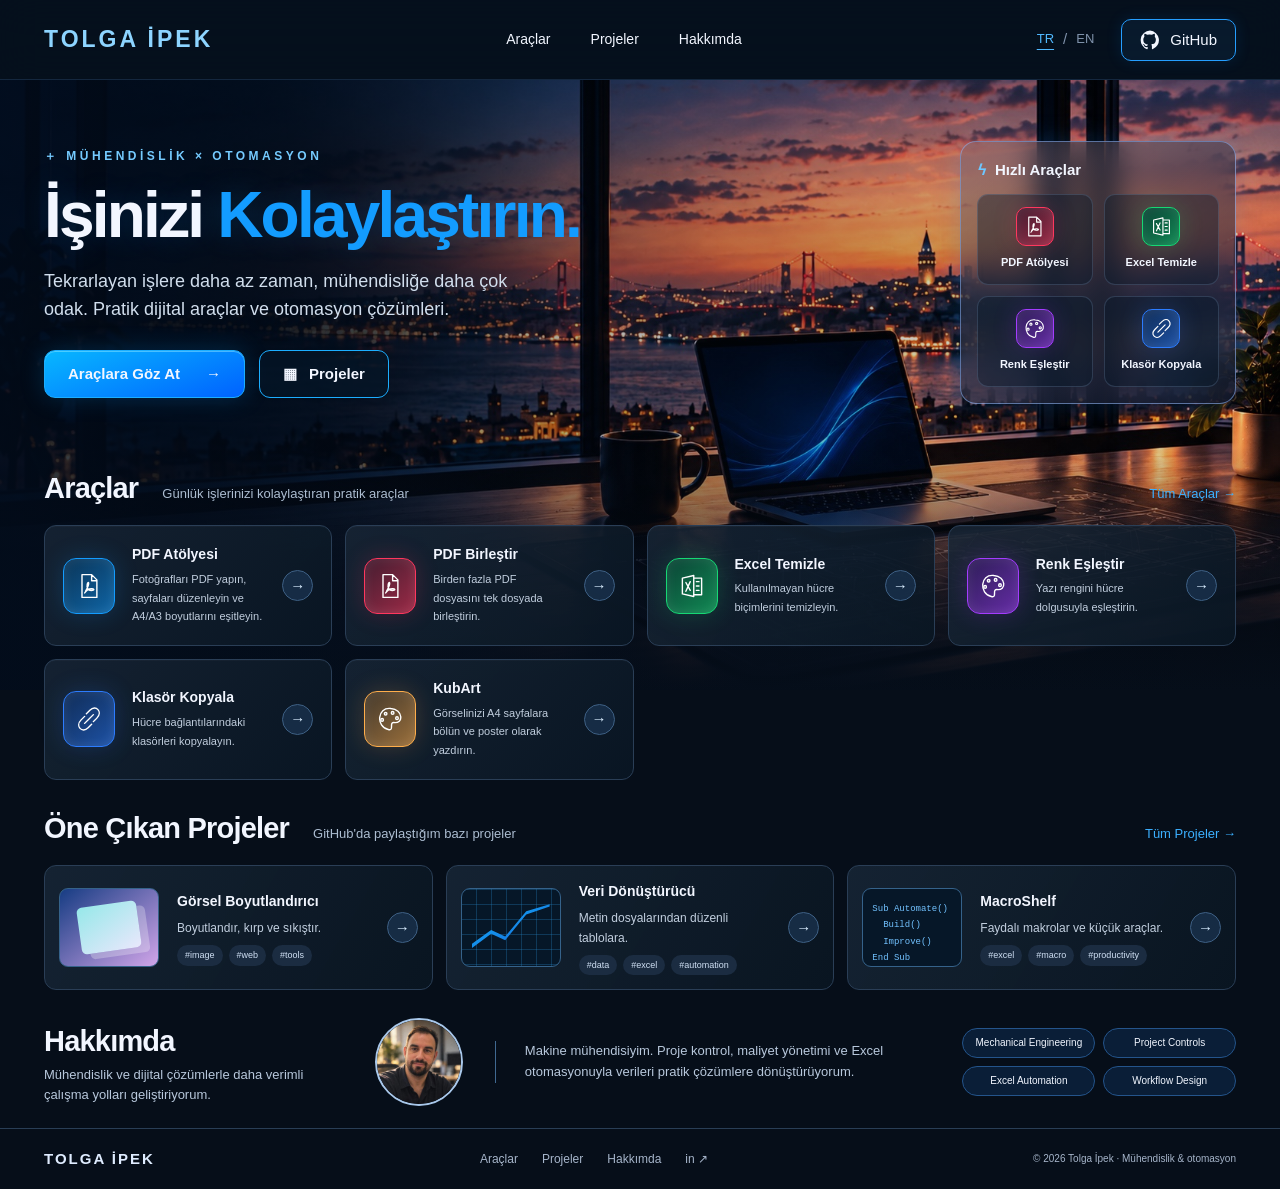
==== index.html @ 613ee1f4 "Integrate image and data tools into MacroShelf with shared home navigation" ====
<!doctype html>
<html lang="tr"><head><meta charset="utf-8"><meta name="viewport" content="width=device-width,initial-scale=1"><link rel="icon" type="image/svg+xml" href="./favicon.svg?v=1"><title>Tolga İpek · Engineering & Automation</title><meta name="description" content="Tolga İpek — mühendislik, proje kontrol ve günlük işleri kolaylaştıran Excel otomasyonları."><style>
:root{color-scheme:dark;--bg:#060e19;--text:#f2f6ff;--muted:#acbdd1;--blue:#139cff;--line:#2a3e56}*{box-sizing:border-box}html{scroll-behavior:smooth;scroll-padding-top:92px}body{margin:0;background:var(--bg);color:var(--text);font:15px/1.6 -apple-system,BlinkMacSystemFont,"Segoe UI",sans-serif}a{color:inherit;text-decoration:none}button{font:inherit;color:inherit;cursor:pointer}button,a{-webkit-tap-highlight-color:transparent}a:focus-visible,button:focus-visible{outline:2px solid #70caff;outline-offset:5px}button{border:0}h1,h2,h3,p{margin:0}header{height:80px;position:relative;z-index:2;border-bottom:1px solid #3c6b9c44;background:#07111eda;backdrop-filter:blur(20px)}.wrap{width:min(1320px,calc(100% - 88px));margin:auto}.nav{height:100%;display:flex;align-items:center;justify-content:space-between;gap:30px}.brand{font-size:23px;letter-spacing:3px;font-weight:750;color:#8dd4ff;white-space:nowrap}nav{display:flex;gap:40px;margin-left:auto;margin-right:auto}nav a{font-size:14px}nav a:hover,footer a:hover{color:#54b7ff}.right{display:flex;align-items:center;gap:25px}.languages{display:flex;gap:7px;color:#8093ac}.languages button{background:none;padding:2px;color:inherit;font-size:13px}.languages button.active{color:#51b9ff;text-decoration:underline;text-underline-offset:6px}.github{border:1px solid #259eff;border-radius:10px;padding:8px 18px;display:inline-flex;align-items:center;gap:10px;box-shadow:0 0 16px #0088ff20;background:#0c223a88}.gh{width:20px;height:20px;fill:currentColor}.hero-background{position:absolute;inset:80px 0 auto;height:610px;background:linear-gradient(90deg,#020c1bd9 0%,#020c1b50 45%,#020c1b10),linear-gradient(0deg,var(--bg),transparent 40%),url('[data-uri]') center 52%/cover no-repeat;z-index:-1}.hero{height:385px;display:flex;align-items:center;justify-content:space-between;gap:28px}.eyebrow{color:#75cbff;letter-spacing:3.5px;font-size:12px;font-weight:700;margin-bottom:13px}.hero h1{font-size:clamp(48px,5vw,72px);line-height:1.1;letter-spacing:-2.8px;font-weight:780}.hero h1 span{color:var(--blue);text-shadow:0 0 30px #0099ff30}.hero p{color:#d1deed;font-size:18px;line-height:1.55;max-width:465px;margin-top:18px}.actions{display:flex;gap:14px;margin-top:26px}.btn{border-radius:11px;padding:11px 23px;background:linear-gradient(160deg,#08b7ff,#0062ff);box-shadow:0 0 24px #009cff35,inset 0 1px 0 #96e9ff77;display:inline-flex;align-items:center;justify-content:center;gap:26px;border:1px solid #1caeff;font-weight:650}.btn.secondary{background:#05182a99;box-shadow:none;gap:12px}.quick{width:276px;flex-shrink:0;align-self:center;padding:16px;background:linear-gradient(140deg,#5a66855c,#101c36a8);border:1px solid #90baff88;border-radius:16px;box-shadow:0 0 28px #0088ff30;backdrop-filter:blur(15px)}.quick h2{font-size:15px;margin-bottom:12px}.quick h2 span{color:#6ec7ff;margin-right:8px}.quick-grid{display:grid;grid-template-columns:1fr 1fr;gap:11px}.quick a{border:1px solid #809ec33d;background:#07182a66;border-radius:11px;text-align:center;padding:12px 4px;font-size:11px;font-weight:650}.quick a:hover{border-color:#62bfff;background:#153351bb}.icon{width:52px;height:56px;flex-shrink:0;border:1px solid var(--accent);border-radius:13px;display:flex;align-items:center;justify-content:center;background:linear-gradient(140deg,color-mix(in srgb,var(--accent) 25%,#071321),color-mix(in srgb,var(--accent) 60%,#071321));box-shadow:0 0 24px color-mix(in srgb,var(--accent) 20%,transparent),inset 0 0 12px #ffffff1a;color:white}.icon svg{width:28px;height:28px;fill:none;stroke:currentColor;stroke-width:1.6;stroke-linecap:round;stroke-linejoin:round}.quick .icon{width:38px;height:39px;border-radius:10px;margin:0 auto 8px}.quick .icon svg{width:23px;height:23px}.section{margin-bottom:25px}.section-head{display:flex;gap:24px;align-items:baseline;margin-bottom:14px}.section-head h2,.about h2{font-size:29px;letter-spacing:-.8px}.section-head p{color:var(--muted);font-size:13px}.section-head>a{color:#3cb0ff;margin-left:auto;font-size:13px;white-space:nowrap}.tools{display:grid;grid-template-columns:repeat(auto-fit,minmax(240px,1fr));gap:13px}.tool{padding:19px 18px;display:flex;gap:17px;align-items:center;border:1px solid var(--line);border-radius:12px;background:linear-gradient(130deg,#182636d9,#0a1724df);box-shadow:inset 0 1px 0 #ffffff06;transition:transform .2s,border-color .2s}.tool:hover{transform:translateY(-4px);border-color:#3d98da}.tool h3{font-size:14px;margin-bottom:5px;line-height:1.4}.tool p{font-size:11px;color:#c1cede;line-height:1.7}.arrow{margin-left:auto;border:1px solid #3e6084;background:#1b3554b0;border-radius:50%;width:31px;height:31px;display:grid;place-items:center;color:#d9edff;flex-shrink:0}.projects{display:grid;grid-template-columns:repeat(3,1fr);gap:13px}.project{display:flex;align-items:center;gap:18px;border:1px solid var(--line);border-radius:12px;padding:14px;background:linear-gradient(120deg,#182737db,#091521);transition:border-color .2s}.project:hover{border-color:#4caeff}.thumb{width:100px;height:79px;flex-shrink:0;border-radius:9px;border:1px solid #35628a;position:relative;overflow:hidden;background:#061728}.thumb.grid{background:linear-gradient(0deg,transparent 95%,#2687c94d 95%) 0 0/15px 15px,linear-gradient(90deg,transparent 95%,#2687c94d 95%) 0 0/15px 15px,#061728}.thumb.grid:after{content:"";position:absolute;inset:15px 10px;background:linear-gradient(150deg,#11bcff,#1857d2);clip-path:polygon(0 85%,25% 55%,43% 69%,70% 15%,100% 0,100% 5%,70% 22%,43% 77%,25% 63%,0 94%)}.thumb.image{background:linear-gradient(140deg,#163c83,#d1a5e9)}.thumb.image:before{content:"";position:absolute;inset:15px 19px;background:linear-gradient(150deg,#96e8e9,#e9e7fc);border-radius:5px;box-shadow:8px 6px 0 #ffffff44;transform:rotate(-8deg)}.thumb.code{padding:12px 9px;color:#72c2ff;font:9px/1.8 monospace}.project h3{font-size:14px}.badge{font-size:9px;padding:2px 7px;color:#ffc355;border:1px solid #ac762c;border-radius:20px;vertical-align:middle;margin-left:7px;font-weight:500}.project p{font-size:12px;color:#c2cfdf;margin:7px 0}.tags{display:flex;gap:6px}.tags span{padding:3px 8px;border-radius:20px;background:#1b2c41;font-size:9px;color:#d0e0f4}.about{display:grid;grid-template-columns:1.1fr 90px 1.6fr 1fr;gap:30px;align-items:center;margin:28px 0 22px}.about p{font-size:13px;color:#b8c8dc}.portrait{width:88px;height:88px;border:2px solid #a9c8eb;border-radius:50%;object-fit:cover}.bio{border-left:1px solid #406991;padding-left:29px}.skills{display:grid;grid-template-columns:1fr 1fr;gap:8px}.skills span{border:1px solid #24548b;background:#0c2747aa;border-radius:25px;text-align:center;white-space:nowrap;padding:6px 12px;font-size:10px}footer{border-top:1px solid #293e56;padding:18px 0;color:#a6b5ca;font-size:12px}footer .wrap{display:flex;align-items:center;justify-content:space-between;gap:20px}footer strong{letter-spacing:2px;color:#dfecff;font-size:15px}footer .links{display:flex;gap:24px}dialog{background:#0a1728;color:var(--text);border:1px solid #386a9d;border-radius:20px;max-width:630px;width:calc(100% - 36px);padding:30px;box-shadow:0 30px 90px #000b}dialog::backdrop{background:#000a;backdrop-filter:blur(8px)}dialog h2{font-size:26px;margin:12px 0}dialog p{color:var(--muted);margin:12px 0}dialog .close{float:right;background:#172c44;border-radius:50%;width:33px;height:33px}dialog .requirement{font-size:13px;border:1px solid #31495f;padding:13px;border-radius:8px}.steps{padding-left:22px;color:#c2d2e6;font-size:14px}.status{display:block;color:#8dd2ff;min-height:23px;font-size:13px;margin-top:12px}.reveal{animation:arrive .8s both}.hero-copy{animation:arrive .9s both}.quick{animation:arrive 1s .15s both}.section:nth-of-type(2){animation-delay:.15s}.section:nth-of-type(3){animation-delay:.25s}@keyframes arrive{from{opacity:0;transform:translateY(18px)}to{opacity:1;transform:none}}@media(min-width:1500px){.hero{height:410px}.section{margin-bottom:30px}.tool{padding-block:23px}.about{margin-block:32px}}@media(max-width:1150px){.wrap{width:calc(100% - 48px)}.tools{grid-template-columns:repeat(2,1fr)}.project{gap:12px}.thumb{width:70px}.project .arrow{display:none}.about{grid-template-columns:1fr 80px 1.4fr}.skills{grid-column:1/-1;display:flex;justify-content:flex-end}.hero h1{font-size:60px}.quick{width:250px}}@media(max-width:760px){header{height:auto;padding:16px 0}.wrap{width:calc(100% - 36px)}.nav{flex-wrap:wrap;gap:14px}.brand{font-size:19px}nav{order:3;justify-content:center;width:100%;gap:32px;margin:0;font-size:13px}.right{margin-left:auto;gap:12px}.github{padding:5px 10px;font-size:12px}.hero-background{top:110px;height:690px;background-position:60% center}.hero{height:auto;min-height:620px;align-items:flex-start;flex-direction:column;padding:42px 0 28px;gap:30px}.hero h1{font-size:54px;letter-spacing:-2px}.hero p{font-size:16px;max-width:340px}.eyebrow{font-size:10px;letter-spacing:2.6px}.quick{width:100%;padding:12px}.quick-grid{grid-template-columns:repeat(4,1fr);gap:7px}.quick a{font-size:9px;padding:9px 2px}.quick h2{font-size:13px}.section-head{gap:9px;flex-wrap:wrap}.section-head h2,.about h2{font-size:25px}.section-head p{order:3;width:100%;font-size:12px}.section-head>a{font-size:11px}.tools{grid-template-columns:1fr;gap:10px}.tool{padding:15px}.tool p{font-size:12px}.tool h3{font-size:15px}.icon{width:49px;height:51px}.projects{grid-template-columns:1fr}.thumb{width:100px}.project .arrow{display:grid}.about{grid-template-columns:1fr 76px;gap:20px}.portrait{width:76px;height:76px}.bio{grid-column:1/-1;padding-left:17px}.skills{grid-column:1/-1;display:grid;grid-template-columns:1fr 1fr}.skills span{font-size:10px}footer .wrap{flex-wrap:wrap}footer .links{gap:15px}footer small{width:100%;font-size:11px}.btn{padding:10px 18px;gap:15px;font-size:14px}dialog{padding:23px}dialog .actions{flex-wrap:wrap}}@media(prefers-reduced-motion:reduce){*,*:before,*:after{animation:none!important;transition:none!important;scroll-behavior:auto!important}}
</style></head><body>
<svg style="position:absolute;width:0;height:0" aria-hidden="true"><symbol id="pdf" viewBox="0 0 32 32"><path d="M8 3h11l6 6v20H8zM19 3v7h6M12 22c6-10 3-12 2-8s1 8 6 7-4-5-9 3"/></symbol><symbol id="excel" viewBox="0 0 32 32"><path d="M5 7l13-3v24L5 25zM18 7h9v19h-9M9 12l5 9m0-10-5 11M21 11h3m-3 5h3m-3 5h3"/></symbol><symbol id="palette" viewBox="0 0 32 32"><path d="M17 4C1 2 0 25 14 28c7 2 1-8 6-8 12 2 11-15-3-16z"/><circle cx="11" cy="10" r="1.5"/><circle cx="19" cy="9" r="1.5"/><circle cx="24" cy="15" r="1.5"/><circle cx="7" cy="17" r="1.5"/></symbol><symbol id="link" viewBox="0 0 32 32"><path d="M13 10l4-4c7-7 15 2 8 9l-4 4M19 22l-4 4c-7 7-15-2-8-9l4-4M11 21l10-10"/></symbol><symbol id="github" viewBox="0 0 24 24"><path d="M12 .7A11.5 11.5 0 0 0 8.4 23c.6.1.8-.2.8-.5v-2c-3.4.7-4.1-1.4-4.1-1.4-.5-1.3-1.3-1.6-1.3-1.6-1.1-.7.1-.7.1-.7 1.1.1 1.7 1.2 1.7 1.2 1 1.7 2.6 1.2 3.2.9.1-.7.4-1.2.7-1.5-2.7-.3-5.5-1.3-5.5-6A4.7 4.7 0 0 1 5.3 8c-.1-.3-.5-1.6.1-3.4 0 0 1-.3 3.2 1.2a11 11 0 0 1 5.8 0c2.2-1.5 3.2-1.2 3.2-1.2.6 1.8.2 3.1.1 3.4a4.7 4.7 0 0 1 1.3 3.3c0 4.7-2.8 5.7-5.5 6 .4.4.8 1.1.8 2.2v3c0 .3.2.6.8.5A11.5 11.5 0 0 0 12 .7z"/></symbol></svg>
<header><div class="wrap nav"><a href="#" class="brand">TOLGA İPEK</a><nav aria-label="Ana menü"><a href="#tools" data-tr="Araçlar" data-en="Tools">Araçlar</a><a href="#projects" data-tr="Projeler" data-en="Projects">Projeler</a><a href="#about" data-tr="Hakkımda" data-en="About">Hakkımda</a></nav><div class="right"><div class="languages" aria-label="Dil / Language"><button class="active" data-lang="tr" aria-pressed="true">TR</button><span>/</span><button data-lang="en" aria-pressed="false">EN</button></div><a class="github" href="https://github.com/Tipek41" target="_blank" rel="noopener"><svg class="gh"><use href="#github"/></svg>GitHub</a></div></div></header>
<div class="hero-background"></div><main class="wrap"><section class="hero"><div class="hero-copy"><div class="eyebrow" data-tr="＋ MÜHENDİSLİK × OTOMASYON" data-en="＋ ENGINEERING × AUTOMATION">＋ MÜHENDİSLİK × OTOMASYON</div><h1><span data-tr="İşinizi" data-en="Work" style="color:inherit">İşinizi</span> <span data-tr="Kolaylaştırın." data-en="Smarter">Kolaylaştırın.</span></h1><p data-tr="Tekrarlayan işlere daha az zaman, mühendisliğe daha çok odak. Pratik dijital araçlar ve otomasyon çözümleri." data-en="Engineering, automation and practical digital tools for a more productive day.">Tekrarlayan işlere daha az zaman, mühendisliğe daha çok odak. Pratik dijital araçlar ve otomasyon çözümleri.</p><div class="actions"><a class="btn" href="#tools"><span data-tr="Araçlara Göz At" data-en="Explore Tools">Araçlara Göz At</span> →</a><a class="btn secondary" href="#projects"><span aria-hidden="true">▦</span><span data-tr="Projeler" data-en="Projects">Projeler</span></a></div></div><aside class="quick"><h2><span>ϟ</span><b data-tr="Hızlı Araçlar" data-en="Quick Tools">Hızlı Araçlar</b></h2><div class="quick-grid"><a href="pdf-atolyesi.html" aria-label="PDF Atölyesi"><span class="icon" style="--accent:#ff375e"><svg aria-hidden="true"><use href="#pdf"/></svg></span><span data-tr="PDF Atölyesi" data-en="PDF Workshop" >PDF Atölyesi</span></a><a href="#tools" data-tool="1"><span class="icon" style="--accent:#16d874"><svg aria-hidden="true"><use href="#excel"/></svg></span><span data-tr="Excel Temizle" data-en="Clean Excel" >Excel Temizle</span></a><a href="#tools" data-tool="2"><span class="icon" style="--accent:#a43cff"><svg aria-hidden="true"><use href="#palette"/></svg></span><span data-tr="Renk Eşleştir" data-en="Match Font Color" >Renk Eşleştir</span></a><a href="#tools" data-tool="3"><span class="icon" style="--accent:#2c7cff"><svg aria-hidden="true"><use href="#link"/></svg></span><span data-tr="Klasör Kopyala" data-en="Copy Linked Folders" >Klasör Kopyala</span></a></div></aside></section>
<section id="tools" class="section reveal"><div class="section-head"><h2 data-tr="Araçlar" data-en="Tools">Araçlar</h2><p data-tr="Günlük işlerinizi kolaylaştıran pratik araçlar" data-en="Practical tools for everyday workflows">Günlük işlerinizi kolaylaştıran pratik araçlar</p><a href="https://github.com/Tipek41/MacroShelf" target="_blank" rel="noopener"><span data-tr="Tüm Araçlar" data-en="All Tools">Tüm Araçlar</span> →</a></div><div class="tools"><a class="tool" href="pdf-atolyesi.html"><span class="icon" style="--accent:#139cff"><svg aria-hidden="true"><use href="#pdf"/></svg></span><div><h3 data-tr="PDF Atölyesi" data-en="PDF Workshop">PDF Atölyesi</h3><p data-tr="Fotoğrafları PDF yapın, sayfaları düzenleyin ve A4/A3 boyutlarını eşitleyin." data-en="Turn photos into PDFs, arrange pages and standardize A4/A3 sizes.">Fotoğrafları PDF yapın, sayfaları düzenleyin ve A4/A3 boyutlarını eşitleyin.</p></div><span class="arrow" aria-hidden="true">→</span></a><a class="tool" href="#tools" data-tool="0"><span class="icon" style="--accent:#ff375e"><svg aria-hidden="true"><use href="#pdf"/></svg></span><div><h3 data-tr="PDF Birleştir" data-en="Merge PDFs" >PDF Birleştir</h3><p data-tr="Birden fazla PDF dosyasını tek dosyada birleştirin." data-en="Combine multiple PDF files into one." >Birden fazla PDF dosyasını tek dosyada birleştirin.</p></div><span class="arrow" aria-hidden="true">→</span></a><a class="tool" href="#tools" data-tool="1"><span class="icon" style="--accent:#16d874"><svg aria-hidden="true"><use href="#excel"/></svg></span><div><h3 data-tr="Excel Temizle" data-en="Clean Excel" >Excel Temizle</h3><p data-tr="Kullanılmayan hücre biçimlerini temizleyin." data-en="Remove formatting from unused cells." >Kullanılmayan hücre biçimlerini temizleyin.</p></div><span class="arrow" aria-hidden="true">→</span></a><a class="tool" href="#tools" data-tool="2"><span class="icon" style="--accent:#a43cff"><svg aria-hidden="true"><use href="#palette"/></svg></span><div><h3 data-tr="Renk Eşleştir" data-en="Match Font Color" >Renk Eşleştir</h3><p data-tr="Yazı rengini hücre dolgusuyla eşleştirin." data-en="Match text color to the cell fill." >Yazı rengini hücre dolgusuyla eşleştirin.</p></div><span class="arrow" aria-hidden="true">→</span></a><a class="tool" href="#tools" data-tool="3"><span class="icon" style="--accent:#2c7cff"><svg aria-hidden="true"><use href="#link"/></svg></span><div><h3 data-tr="Klasör Kopyala" data-en="Copy Linked Folders" >Klasör Kopyala</h3><p data-tr="Hücre bağlantılarındaki klasörleri kopyalayın." data-en="Copy folders linked from Excel cells." >Hücre bağlantılarındaki klasörleri kopyalayın.</p></div><span class="arrow" aria-hidden="true">→</span></a><a class="tool" href="kubart/?v=2"><span class="icon" style="--accent:#ffae4b"><svg aria-hidden="true"><use href="#palette"/></svg></span><div><h3>KubArt</h3><p data-tr="Görselinizi A4 sayfalara bölün ve poster olarak yazdırın." data-en="Split your image into A4 sheets and print a poster.">Görselinizi A4 sayfalara bölün ve poster olarak yazdırın.</p></div><span class="arrow" aria-hidden="true">→</span></a></div></section>
<section id="projects" class="section reveal"><div class="section-head"><h2 data-tr="Öne Çıkan Projeler" data-en="Featured Projects">Öne Çıkan Projeler</h2><p data-tr="GitHub'da paylaştığım bazı projeler" data-en="A selection of my GitHub projects">GitHub'da paylaştığım bazı projeler</p><a href="https://github.com/Tipek41?tab=repositories" target="_blank" rel="noopener"><span data-tr="Tüm Projeler" data-en="All Projects">Tüm Projeler</span> →</a></div><div class="projects"><a class="project" href="gorsel-boyutlandirici/"><div class="thumb image" aria-hidden="true"></div><div><h3>Görsel Boyutlandırıcı</h3><p data-tr="Boyutlandır, kırp ve sıkıştır." data-en="Resize, crop and compress images." >Boyutlandır, kırp ve sıkıştır.</p><div class="tags"><span>#image</span><span>#web</span><span>#tools</span></div></div><span class="arrow" aria-hidden="true">→</span></a><a class="project" href="veri-donusturucu/"><div class="thumb grid" aria-hidden="true"></div><div><h3>Veri Dönüştürücü</h3><p data-tr="Metin dosyalarından düzenli tablolara." data-en="From text files to structured tables." >Metin dosyalarından düzenli tablolara.</p><div class="tags"><span>#data</span><span>#excel</span><span>#automation</span></div></div><span class="arrow" aria-hidden="true">→</span></a><a class="project" href="#tools"><div class="thumb code" aria-hidden="true">Sub Automate()<br> &nbsp; Build()<br> &nbsp; Improve()<br>End Sub</div><div><h3>MacroShelf</h3><p data-tr="Faydalı makrolar ve küçük araçlar." data-en="Useful macros and practical tools." >Faydalı makrolar ve küçük araçlar.</p><div class="tags"><span>#excel</span><span>#macro</span><span>#productivity</span></div></div><span class="arrow" aria-hidden="true">→</span></a></div></section>
<section id="about" class="about reveal"><div><h2 data-tr="Hakkımda" data-en="About Me">Hakkımda</h2><p data-tr="Mühendislik ve dijital çözümlerle daha verimli çalışma yolları geliştiriyorum." data-en="Building more productive workflows through engineering and digital solutions.">Mühendislik ve dijital çözümlerle daha verimli çalışma yolları geliştiriyorum.</p></div><img class="portrait" src="[data-uri]" alt="Tolga İpek — GitHub profil fotoğrafı" width="88" height="88"><p class="bio" data-tr="Makine mühendisiyim. Proje kontrol, maliyet yönetimi ve Excel otomasyonuyla verileri pratik çözümlere dönüştürüyorum." data-en="I’m a mechanical engineer. I turn data into practical solutions through project controls, cost management and Excel automation.">Makine mühendisiyim. Proje kontrol, maliyet yönetimi ve Excel otomasyonuyla verileri pratik çözümlere dönüştürüyorum.</p><div class="skills"><span>Mechanical Engineering</span><span>Project Controls</span><span>Excel Automation</span><span>Workflow Design</span></div></section></main>
<footer><div class="wrap"><strong>TOLGA İPEK</strong><div class="links"><a href="#tools" data-tr="Araçlar" data-en="Tools">Araçlar</a><a href="#projects" data-tr="Projeler" data-en="Projects">Projeler</a><a href="#about" data-tr="Hakkımda" data-en="About">Hakkımda</a><a href="https://www.linkedin.com/in/tolga-ipek-0982a86b/" target="_blank" rel="noopener" aria-label="LinkedIn">in ↗</a></div><small>© <span id="year"></span> Tolga İpek · <span data-tr="Mühendislik & otomasyon" data-en="Engineering & automation">Mühendislik & otomasyon</span></small></div></footer>
<dialog id="tool-dialog" aria-labelledby="dialog-title"><button class="close" type="button" aria-label="Kapat / Close">×</button><div id="dialog-icon"></div><h2 id="dialog-title"></h2><p id="dialog-desc"></p><p class="requirement" id="dialog-req"></p><ol class="steps"><li data-tr="Makroyu indirin veya kodunu kopyalayın." data-en="Download the macro or copy its code.">Makroyu indirin veya kodunu kopyalayın.</li><li data-tr="Excel'de Alt + F11 → Ekle → Modül ile içe aktarın." data-en="In Excel, use Alt + F11 → Insert → Module.">Excel'de Alt + F11 → Ekle → Modül ile içe aktarın.</li><li data-tr="Alt + F8 ile makroyu seçip çalıştırın." data-en="Select and run the macro with Alt + F8.">Alt + F8 ile makroyu seçip çalıştırın.</li></ol><div class="actions"><button id="download" class="btn" data-tr="Makroyu İndir ↓" data-en="Download Macro ↓">Makroyu İndir ↓</button><button id="copy" class="btn secondary" data-tr="Kodu Kopyala" data-en="Copy Code">Kodu Kopyala</button></div><span class="status" role="status" aria-live="polite"></span></dialog>
<script>
const toolData=[{"name": {"tr": "PDF Birleştir", "en": "Merge PDFs"}, "short": {"tr": "Birden fazla PDF dosyasını tek dosyada birleştirin.", "en": "Combine multiple PDF files into one."}, "detail": {"tr": "Klasör seçin; PDF dosyaları ada göre sıralanıp tek PDF olarak kaydedilsin.", "en": "Choose a folder, sort PDFs by name and save them as one file."}, "req": {"tr": "Windows Excel ve Adobe Acrobat masaüstü gerekir.", "en": "Requires Excel for Windows and Adobe Acrobat desktop."}, "file": "pdf-merge.bas", "icon": "pdf", "color": "#ff375e"}, {"name": {"tr": "Excel Temizle", "en": "Clean Excel"}, "short": {"tr": "Kullanılmayan hücre biçimlerini temizleyin.", "en": "Remove formatting from unused cells."}, "detail": {"tr": "Veri dışındaki biçimleri kaldırır; değerleri ve formülleri korur. Aktif sayfada çalışır.", "en": "Clears formatting outside the data while preserving values and formulas. Runs on the active sheet."}, "req": {"tr": "Excel masaüstü gerekir. Önce çalışma dosyanızın bir kopyasını alın.", "en": "Requires desktop Excel. Make a copy of your workbook first."}, "file": "clear-unused-formatting.bas", "icon": "excel", "color": "#16d874"}, {"name": {"tr": "Renk Eşleştir", "en": "Match Font Color"}, "short": {"tr": "Yazı rengini hücre dolgusuyla eşleştirin.", "en": "Match text color to the cell fill."}, "detail": {"tr": "Seçili hücrelerde yazı rengini dolgu rengiyle eşleştirir. RestoreOriginalFontColors ile özgün renkler geri yüklenebilir.", "en": "Matches text color to the fill in selected cells. RestoreOriginalFontColors restores original colors."}, "req": {"tr": "Excel masaüstü gerekir. Yalnızca görsel olarak gizler; güvenlik sağlamaz.", "en": "Requires desktop Excel. Visually hides text; does not provide security."}, "file": "hide-text-matching-fill.bas", "icon": "palette", "color": "#a43cff"}, {"name": {"tr": "Klasör Kopyala", "en": "Copy Linked Folders"}, "short": {"tr": "Hücre bağlantılarındaki klasörleri kopyalayın.", "en": "Copy folders linked from Excel cells."}, "detail": {"tr": "Bağlantılı hücreleri ve hedef klasörü seçin. Klasörler tüm dosya ve alt klasörleriyle kopyalanır. Aynı isim varsa _2, _3 eklenir.", "en": "Select linked cells and a destination. Folders are copied with all files and subfolders. Existing names receive _2, _3 suffixes."}, "req": {"tr": "Windows Excel ve kaynak klasörlere erişim gerekir.", "en": "Requires Excel for Windows and access to source folders."}, "file": "copy-linked-folders.bas", "icon": "link", "color": "#2c7cff"}];const macroBytes={"pdf-merge.bas": "[base64]/[base64]", "clear-unused-formatting.bas": "[base64]/[base64]", "hide-text-matching-fill.bas": "[base64]", "copy-linked-folders.bas": "[base64]"};let language='tr',activeTool=0;const dialog=document.querySelector('dialog');
function icon(t){return `<span class="icon" style="--accent:${t.color}"><svg aria-hidden="true"><use href="#${t.icon}"/></svg></span>`}
function localize(){document.documentElement.lang=language;document.querySelectorAll('[data-tr]').forEach(e=>e.textContent=e.dataset[language]);document.querySelectorAll('[data-lang]').forEach(e=>{e.classList.toggle('active',e.dataset.lang===language);e.setAttribute('aria-pressed',String(e.dataset.lang===language))});if(dialog.open)fillDialog()}
document.querySelectorAll('[data-lang]').forEach(e=>e.addEventListener('click',()=>{language=e.dataset.lang;localize()}));
function fillDialog(){const t=toolData[activeTool];document.querySelector('#dialog-title').textContent=t.name[language];document.querySelector('#dialog-desc').textContent=t.detail[language];document.querySelector('#dialog-req').textContent=t.req[language];document.querySelector('#dialog-icon').innerHTML=icon(t);document.querySelector('.status').textContent=''}
document.querySelectorAll('[data-tool]').forEach(e=>e.addEventListener('click',ev=>{ev.preventDefault();activeTool=Number(e.dataset.tool);fillDialog();dialog.showModal()}));
document.querySelector('.close').addEventListener('click',()=>dialog.close());dialog.addEventListener('click',e=>{if(e.target===dialog){const r=dialog.getBoundingClientRect();if(e.clientX<r.left||e.clientX>r.right||e.clientY<r.top||e.clientY>r.bottom)dialog.close()}});
function bytes(){return Uint8Array.from(atob(macroBytes[toolData[activeTool].file]),c=>c.charCodeAt(0))}
document.querySelector('#download').addEventListener('click',()=>{const url=URL.createObjectURL(new Blob([bytes()],{type:'application/octet-stream'}));const a=document.createElement('a');a.href=url;a.download=toolData[activeTool].file;a.click();setTimeout(()=>URL.revokeObjectURL(url),1000);document.querySelector('.status').textContent=language==='tr'?'Makro indirmesi başlatıldı.':'Macro download started.'});
document.querySelector('#copy').addEventListener('click',async()=>{const text=new TextDecoder().decode(bytes()).replace(/^Attribute VB_Name[^\n]*\n/gm,'');try{if(navigator.clipboard&&window.isSecureContext){await navigator.clipboard.writeText(text)}else{const a=document.createElement('textarea');a.value=text;dialog.append(a);a.select();const ok=document.execCommand('copy');a.remove();if(!ok)throw Error('copy')}document.querySelector('.status').textContent=language==='tr'?'Kod kopyalandı.':'Code copied.'}catch{document.querySelector('.status').textContent=language==='tr'?'Kopyalanamadı. Makroyu indirip Excel’e aktarabilirsiniz.':'Could not copy. Download and import the macro instead.'}});document.querySelector('#year').textContent=new Date().getFullYear();
</script></body></html>
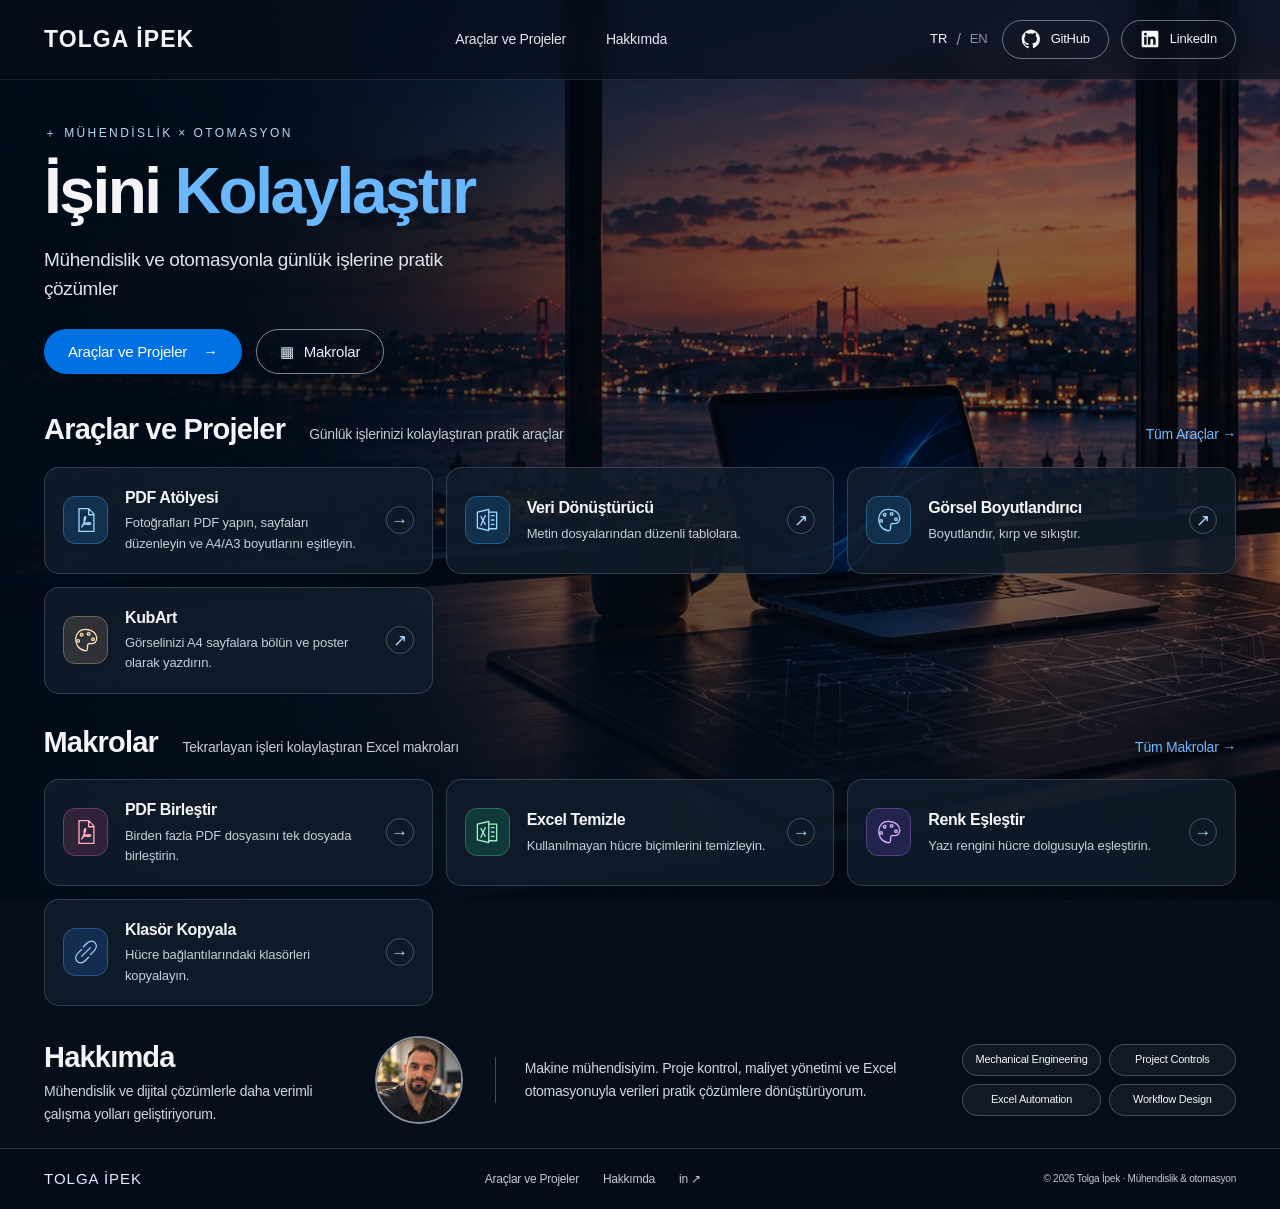
==== commit a3123179: "Update portfolio with approved Turkish layout and separate macros section" ====
--- a/index.html
+++ b/index.html
@@ -1,14 +1,38 @@
 <!doctype html>
-<html lang="tr"><head><meta charset="utf-8"><meta name="viewport" content="width=device-width,initial-scale=1"><link rel="icon" type="image/svg+xml" href="./favicon.svg?v=1"><title>Tolga İpek · Engineering & Automation</title><meta name="description" content="Tolga İpek — mühendislik, proje kontrol ve günlük işleri kolaylaştıran Excel otomasyonları."><style>
-:root{color-scheme:dark;--bg:#060e19;--text:#f2f6ff;--muted:#acbdd1;--blue:#139cff;--line:#2a3e56}*{box-sizing:border-box}html{scroll-behavior:smooth;scroll-padding-top:92px}body{margin:0;background:var(--bg);color:var(--text);font:15px/1.6 -apple-system,BlinkMacSystemFont,"Segoe UI",sans-serif}a{color:inherit;text-decoration:none}button{font:inherit;color:inherit;cursor:pointer}button,a{-webkit-tap-highlight-color:transparent}a:focus-visible,button:focus-visible{outline:2px solid #70caff;outline-offset:5px}button{border:0}h1,h2,h3,p{margin:0}header{height:80px;position:relative;z-index:2;border-bottom:1px solid #3c6b9c44;background:#07111eda;backdrop-filter:blur(20px)}.wrap{width:min(1320px,calc(100% - 88px));margin:auto}.nav{height:100%;display:flex;align-items:center;justify-content:space-between;gap:30px}.brand{font-size:23px;letter-spacing:3px;font-weight:750;color:#8dd4ff;white-space:nowrap}nav{display:flex;gap:40px;margin-left:auto;margin-right:auto}nav a{font-size:14px}nav a:hover,footer a:hover{color:#54b7ff}.right{display:flex;align-items:center;gap:25px}.languages{display:flex;gap:7px;color:#8093ac}.languages button{background:none;padding:2px;color:inherit;font-size:13px}.languages button.active{color:#51b9ff;text-decoration:underline;text-underline-offset:6px}.github{border:1px solid #259eff;border-radius:10px;padding:8px 18px;display:inline-flex;align-items:center;gap:10px;box-shadow:0 0 16px #0088ff20;background:#0c223a88}.gh{width:20px;height:20px;fill:currentColor}.hero-background{position:absolute;inset:80px 0 auto;height:610px;background:linear-gradient(90deg,#020c1bd9 0%,#020c1b50 45%,#020c1b10),linear-gradient(0deg,var(--bg),transparent 40%),url('[data-uri]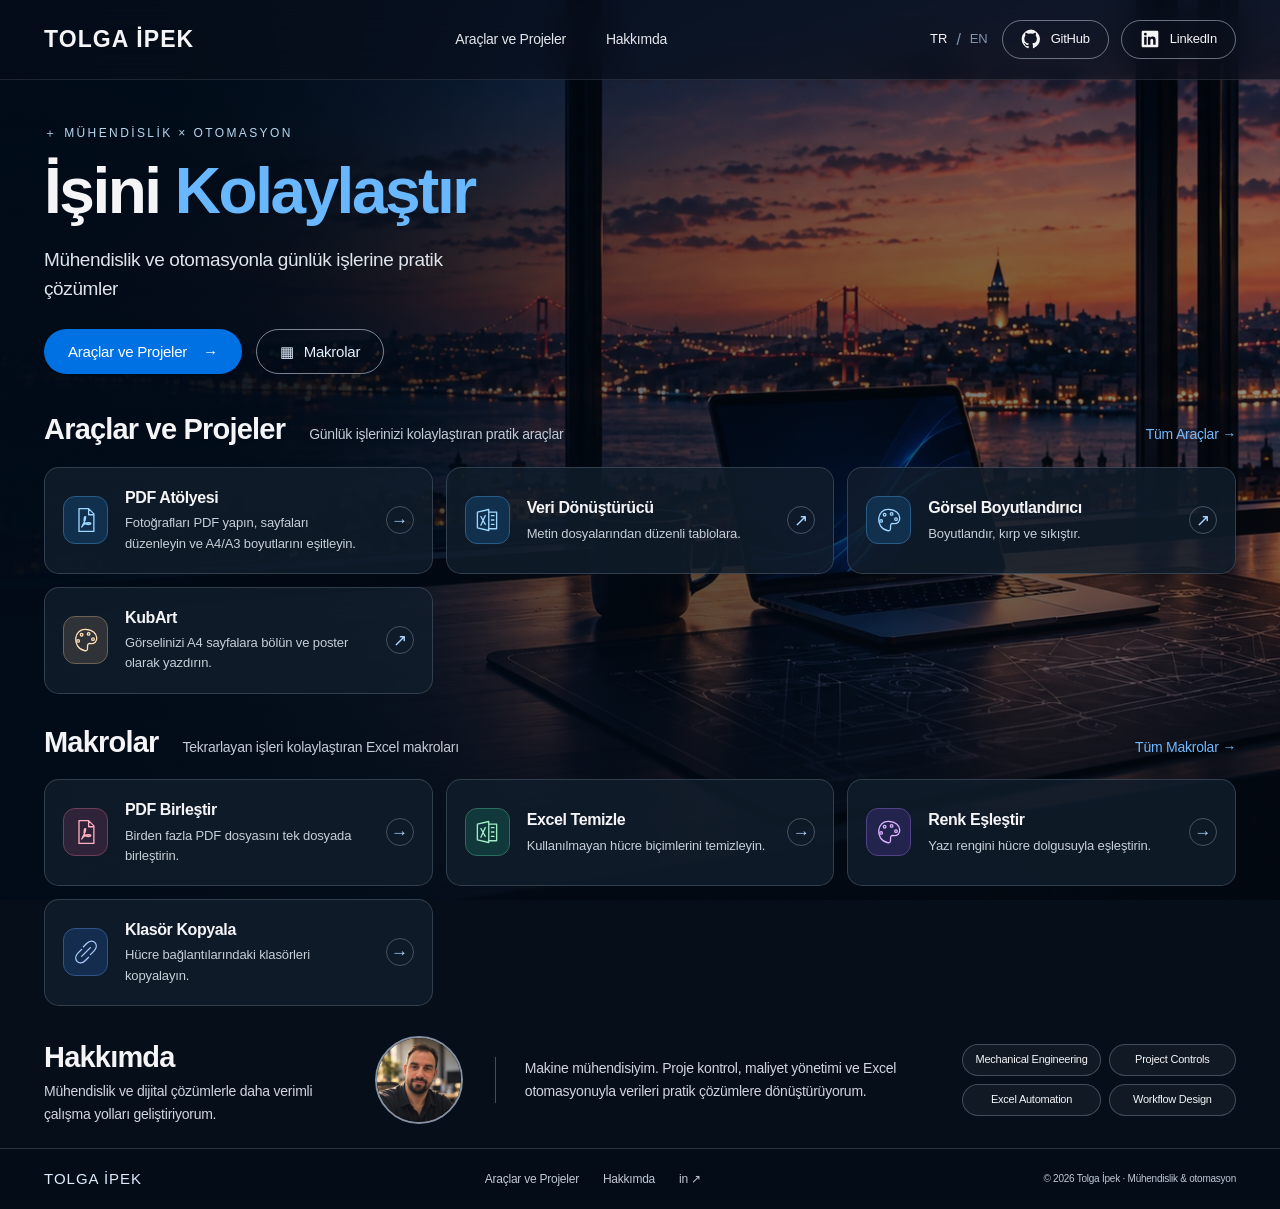
==== commit 7513922d: "Update repository links for portfolio umbrella" ====
--- a/index.html
+++ b/index.html
@@ -28,8 +28,8 @@
 <svg style="position:absolute;width:0;height:0" aria-hidden="true"><symbol id="pdf" viewBox="0 0 32 32"><path d="M8 3h11l6 6v20H8zM19 3v7h6M12 22c6-10 3-12 2-8s1 8 6 7-4-5-9 3"></path></symbol><symbol id="excel" viewBox="0 0 32 32"><path d="M5 7l13-3v24L5 25zM18 7h9v19h-9M9 12l5 9m0-10-5 11M21 11h3m-3 5h3m-3 5h3"></path></symbol><symbol id="palette" viewBox="0 0 32 32"><path d="M17 4C1 2 0 25 14 28c7 2 1-8 6-8 12 2 11-15-3-16z"></path><circle cx="11" cy="10" r="1.5"></circle><circle cx="19" cy="9" r="1.5"></circle><circle cx="24" cy="15" r="1.5"></circle><circle cx="7" cy="17" r="1.5"></circle></symbol><symbol id="link" viewBox="0 0 32 32"><path d="M13 10l4-4c7-7 15 2 8 9l-4 4M19 22l-4 4c-7 7-15-2-8-9l4-4M11 21l10-10"></path></symbol><symbol id="github" viewBox="0 0 24 24"><path d="M12 .7A11.5 11.5 0 0 0 8.4 23c.6.1.8-.2.8-.5v-2c-3.4.7-4.1-1.4-4.1-1.4-.5-1.3-1.3-1.6-1.3-1.6-1.1-.7.1-.7.1-.7 1.1.1 1.7 1.2 1.7 1.2 1 1.7 2.6 1.2 3.2.9.1-.7.4-1.2.7-1.5-2.7-.3-5.5-1.3-5.5-6A4.7 4.7 0 0 1 5.3 8c-.1-.3-.5-1.6.1-3.4 0 0 1-.3 3.2 1.2a11 11 0 0 1 5.8 0c2.2-1.5 3.2-1.2 3.2-1.2.6 1.8.2 3.1.1 3.4a4.7 4.7 0 0 1 1.3 3.3c0 4.7-2.8 5.7-5.5 6 .4.4.8 1.1.8 2.2v3c0 .3.2.6.8.5A11.5 11.5 0 0 0 12 .7z"></path></symbol></svg>
 <header><div class="wrap nav"><a href="#" class="brand">TOLGA İPEK</a><nav aria-label="Ana menü"><a href="#tools" data-tr="Araçlar ve Projeler" data-en="Tools &amp; Projects">Araçlar ve Projeler</a><a href="#about" data-tr="Hakkımda" data-en="About">Hakkımda</a></nav><div class="right"><div class="languages" aria-label="Dil / Language"><button class="active" data-lang="tr" aria-pressed="true">TR</button><span>/</span><button data-lang="en" aria-pressed="false">EN</button></div><a class="github" href="https://github.com/Tipek41" target="_blank" rel="noopener"><svg class="gh"><use href="#github"></use></svg>GitHub</a><a class="github linkedin" href="https://www.linkedin.com/in/tolga-ipek-0982a86b/" target="_blank" rel="noopener" aria-label="LinkedIn profilim"><svg class="gh" viewBox="0 0 24 24" aria-hidden="true"><path d="M20.45 2H3.55C2.69 2 2 2.68 2 3.52v16.96C2 21.32 2.69 22 3.55 22h16.9c.86 0 1.55-.68 1.55-1.52V3.52C22 2.68 21.31 2 20.45 2zM7.93 18.75H4.98V9.2h2.95zM6.45 7.9a1.71 1.71 0 1 1 0-3.42 1.71 1.71 0 0 1 0 3.42zm12.3 10.85H15.8V14.1c0-1.11-.02-2.54-1.55-2.54-1.55 0-1.79 1.21-1.79 2.46v4.73H9.51V9.2h2.83v1.3h.04c.39-.75 1.36-1.55 2.79-1.55 2.99 0 3.58 1.97 3.58 4.53z"/></svg>LinkedIn</a></div></div></header>
 <div class="hero-background"></div><main class="wrap"><section class="hero"><div class="hero-copy"><div class="eyebrow">＋ MÜHENDİSLİK × OTOMASYON</div><h1>İşini <span>Kolaylaştır</span></h1><p data-tr="Mühendislik ve otomasyonla günlük işlerine pratik çözümler" data-en="Engineering, automation and practical digital tools for a more productive day.">Mühendislik ve otomasyonla günlük işlerine pratik çözümler</p><div class="actions"><a class="btn" href="#tools"><span data-tr="Araçlar ve Projeler" data-en="Tools &amp; Projects">Araçlar ve Projeler</span> →</a><a class="btn secondary" href="#macros"><span aria-hidden="true">▦</span><span data-tr="Makrolar" data-en="Macros">Makrolar</span></a></div></div></section>
-<section id="tools" class="section reveal"><div class="section-head"><h2 data-tr="Araçlar ve Projeler" data-en="Tools &amp; Projects">Araçlar ve Projeler</h2><p data-tr="Günlük işlerinizi kolaylaştıran pratik araçlar" data-en="Practical tools for everyday workflows">Günlük işlerinizi kolaylaştıran pratik araçlar</p><a href="#tools"><span data-tr="Tüm Araçlar" data-en="All Tools">Tüm Araçlar</span> →</a></div><div class="tools"><a class="tool" href="pdf-atolyesi.html" target="_blank" rel="noopener"><span class="icon" style="--accent:#139cff"><svg aria-hidden="true"><use href="#pdf"></use></svg></span><div><h3 data-tr="PDF Atölyesi" data-en="PDF Workshop">PDF Atölyesi</h3><p data-tr="Fotoğrafları PDF yapın, sayfaları düzenleyin ve A4/A3 boyutlarını eşitleyin." data-en="Turn photos into PDFs, arrange pages and standardize A4/A3 sizes.">Fotoğrafları PDF yapın, sayfaları düzenleyin ve A4/A3 boyutlarını eşitleyin.</p></div><span class="arrow" aria-hidden="true">→</span></a><a class="tool" href="https://tipek41.github.io/Veri_Donusturucu/" target="_blank" rel="noopener"><span class="icon" style="--accent:#139cff"><svg aria-hidden="true"><use href="#excel"></use></svg></span><div><h3 data-tr="Veri Dönüştürücü" data-en="Data Converter">Veri Dönüştürücü</h3><p data-tr="Metin dosyalarından düzenli tablolara." data-en="From text files to structured tables.">Metin dosyalarından düzenli tablolara.</p></div><span class="arrow" aria-hidden="true">↗</span></a><a class="tool" href="https://tipek41.github.io/gorsel-boyutlandirici/" target="_blank" rel="noopener"><span class="icon" style="--accent:#139cff"><svg aria-hidden="true"><use href="#palette"></use></svg></span><div><h3 data-tr="Görsel Boyutlandırıcı" data-en="Image Resizer">Görsel Boyutlandırıcı</h3><p data-tr="Boyutlandır, kırp ve sıkıştır." data-en="Resize, crop and compress images.">Boyutlandır, kırp ve sıkıştır.</p></div><span class="arrow" aria-hidden="true">↗</span></a><a class="tool" href="https://tipek41.github.io/KubArt/" target="_blank" rel="noopener"><span class="icon" style="--accent:#ffae4b"><svg aria-hidden="true"><use href="#palette"></use></svg></span><div><h3>KubArt</h3><p data-tr="Görselinizi A4 sayfalara bölün ve poster olarak yazdırın." data-en="Split your image into A4 sheets and print a poster.">Görselinizi A4 sayfalara bölün ve poster olarak yazdırın.</p></div><span class="arrow" aria-hidden="true">↗</span></a></div></section>
-<section id="macros" class="section reveal"><div class="section-head"><h2 data-tr="Makrolar" data-en="Macros">Makrolar</h2><p data-tr="Tekrarlayan işleri kolaylaştıran Excel makroları" data-en="Excel macros for repetitive tasks">Tekrarlayan işleri kolaylaştıran Excel makroları</p><a href="https://github.com/Tipek41/MacroShelf" target="_blank" rel="noopener"><span data-tr="Tüm Makrolar" data-en="All Macros">Tüm Makrolar</span> →</a></div><div class="tools"><a class="tool" href="#macros" data-tool="0"><span class="icon" style="--accent:#ff375e"><svg aria-hidden="true"><use href="#pdf"></use></svg></span><div><h3 data-tr="PDF Birleştir" data-en="Merge PDFs">PDF Birleştir</h3><p data-tr="Birden fazla PDF dosyasını tek dosyada birleştirin." data-en="Combine multiple PDF files into one.">Birden fazla PDF dosyasını tek dosyada birleştirin.</p></div><span class="arrow" aria-hidden="true">→</span></a><a class="tool" href="#macros" data-tool="1"><span class="icon" style="--accent:#16d874"><svg aria-hidden="true"><use href="#excel"></use></svg></span><div><h3 data-tr="Excel Temizle" data-en="Clean Excel">Excel Temizle</h3><p data-tr="Kullanılmayan hücre biçimlerini temizleyin." data-en="Remove formatting from unused cells.">Kullanılmayan hücre biçimlerini temizleyin.</p></div><span class="arrow" aria-hidden="true">→</span></a><a class="tool" href="#macros" data-tool="2"><span class="icon" style="--accent:#a43cff"><svg aria-hidden="true"><use href="#palette"></use></svg></span><div><h3 data-tr="Renk Eşleştir" data-en="Match Font Color">Renk Eşleştir</h3><p data-tr="Yazı rengini hücre dolgusuyla eşleştirin." data-en="Match text color to the cell fill.">Yazı rengini hücre dolgusuyla eşleştirin.</p></div><span class="arrow" aria-hidden="true">→</span></a><a class="tool" href="#macros" data-tool="3"><span class="icon" style="--accent:#2c7cff"><svg aria-hidden="true"><use href="#link"></use></svg></span><div><h3 data-tr="Klasör Kopyala" data-en="Copy Linked Folders">Klasör Kopyala</h3><p data-tr="Hücre bağlantılarındaki klasörleri kopyalayın." data-en="Copy folders linked from Excel cells.">Hücre bağlantılarındaki klasörleri kopyalayın.</p></div><span class="arrow" aria-hidden="true">→</span></a></div></section>
+<section id="tools" class="section reveal"><div class="section-head"><h2 data-tr="Araçlar ve Projeler" data-en="Tools &amp; Projects">Araçlar ve Projeler</h2><p data-tr="Günlük işlerinizi kolaylaştıran pratik araçlar" data-en="Practical tools for everyday workflows">Günlük işlerinizi kolaylaştıran pratik araçlar</p><a href="#tools"><span data-tr="Tüm Araçlar" data-en="All Tools">Tüm Araçlar</span> →</a></div><div class="tools"><a class="tool" href="pdf-atolyesi.html" rel="noopener"><span class="icon" style="--accent:#139cff"><svg aria-hidden="true"><use href="#pdf"></use></svg></span><div><h3 data-tr="PDF Atölyesi" data-en="PDF Workshop">PDF Atölyesi</h3><p data-tr="Fotoğrafları PDF yapın, sayfaları düzenleyin ve A4/A3 boyutlarını eşitleyin." data-en="Turn photos into PDFs, arrange pages and standardize A4/A3 sizes.">Fotoğrafları PDF yapın, sayfaları düzenleyin ve A4/A3 boyutlarını eşitleyin.</p></div><span class="arrow" aria-hidden="true">→</span></a><a class="tool" href="/veri-donusturucu/" rel="noopener"><span class="icon" style="--accent:#139cff"><svg aria-hidden="true"><use href="#excel"></use></svg></span><div><h3 data-tr="Veri Dönüştürücü" data-en="Data Converter">Veri Dönüştürücü</h3><p data-tr="Metin dosyalarından düzenli tablolara." data-en="From text files to structured tables.">Metin dosyalarından düzenli tablolara.</p></div><span class="arrow" aria-hidden="true">↗</span></a><a class="tool" href="/gorsel-boyutlandirici/" rel="noopener"><span class="icon" style="--accent:#139cff"><svg aria-hidden="true"><use href="#palette"></use></svg></span><div><h3 data-tr="Görsel Boyutlandırıcı" data-en="Image Resizer">Görsel Boyutlandırıcı</h3><p data-tr="Boyutlandır, kırp ve sıkıştır." data-en="Resize, crop and compress images.">Boyutlandır, kırp ve sıkıştır.</p></div><span class="arrow" aria-hidden="true">↗</span></a><a class="tool" href="/kubart/" rel="noopener"><span class="icon" style="--accent:#ffae4b"><svg aria-hidden="true"><use href="#palette"></use></svg></span><div><h3>KubArt</h3><p data-tr="Görselinizi A4 sayfalara bölün ve poster olarak yazdırın." data-en="Split your image into A4 sheets and print a poster.">Görselinizi A4 sayfalara bölün ve poster olarak yazdırın.</p></div><span class="arrow" aria-hidden="true">↗</span></a></div></section>
+<section id="macros" class="section reveal"><div class="section-head"><h2 data-tr="Makrolar" data-en="Macros">Makrolar</h2><p data-tr="Tekrarlayan işleri kolaylaştıran Excel makroları" data-en="Excel macros for repetitive tasks">Tekrarlayan işleri kolaylaştıran Excel makroları</p><a href="https://github.com/Tipek41/portfolio" target="_blank" rel="noopener"><span data-tr="Tüm Makrolar" data-en="All Macros">Tüm Makrolar</span> →</a></div><div class="tools"><a class="tool" href="#macros" data-tool="0"><span class="icon" style="--accent:#ff375e"><svg aria-hidden="true"><use href="#pdf"></use></svg></span><div><h3 data-tr="PDF Birleştir" data-en="Merge PDFs">PDF Birleştir</h3><p data-tr="Birden fazla PDF dosyasını tek dosyada birleştirin." data-en="Combine multiple PDF files into one.">Birden fazla PDF dosyasını tek dosyada birleştirin.</p></div><span class="arrow" aria-hidden="true">→</span></a><a class="tool" href="#macros" data-tool="1"><span class="icon" style="--accent:#16d874"><svg aria-hidden="true"><use href="#excel"></use></svg></span><div><h3 data-tr="Excel Temizle" data-en="Clean Excel">Excel Temizle</h3><p data-tr="Kullanılmayan hücre biçimlerini temizleyin." data-en="Remove formatting from unused cells.">Kullanılmayan hücre biçimlerini temizleyin.</p></div><span class="arrow" aria-hidden="true">→</span></a><a class="tool" href="#macros" data-tool="2"><span class="icon" style="--accent:#a43cff"><svg aria-hidden="true"><use href="#palette"></use></svg></span><div><h3 data-tr="Renk Eşleştir" data-en="Match Font Color">Renk Eşleştir</h3><p data-tr="Yazı rengini hücre dolgusuyla eşleştirin." data-en="Match text color to the cell fill.">Yazı rengini hücre dolgusuyla eşleştirin.</p></div><span class="arrow" aria-hidden="true">→</span></a><a class="tool" href="#macros" data-tool="3"><span class="icon" style="--accent:#2c7cff"><svg aria-hidden="true"><use href="#link"></use></svg></span><div><h3 data-tr="Klasör Kopyala" data-en="Copy Linked Folders">Klasör Kopyala</h3><p data-tr="Hücre bağlantılarındaki klasörleri kopyalayın." data-en="Copy folders linked from Excel cells.">Hücre bağlantılarındaki klasörleri kopyalayın.</p></div><span class="arrow" aria-hidden="true">→</span></a></div></section>
 
 <section id="about" class="about reveal"><div><h2 data-tr="Hakkımda" data-en="About Me">Hakkımda</h2><p data-tr="Mühendislik ve dijital çözümlerle daha verimli çalışma yolları geliştiriyorum." data-en="Building more productive workflows through engineering and digital solutions.">Mühendislik ve dijital çözümlerle daha verimli çalışma yolları geliştiriyorum.</p></div><img class="portrait" src="[data-uri]" alt="Tolga İpek — GitHub profil fotoğrafı" width="88" height="88"><p class="bio" data-tr="Makine mühendisiyim. Proje kontrol, maliyet yönetimi ve Excel otomasyonuyla verileri pratik çözümlere dönüştürüyorum." data-en="I’m a mechanical engineer. I turn data into practical solutions through project controls, cost management and Excel automation.">Makine mühendisiyim. Proje kontrol, maliyet yönetimi ve Excel otomasyonuyla verileri pratik çözümlere dönüştürüyorum.</p><div class="skills"><span>Mechanical Engineering</span><span>Project Controls</span><span>Excel Automation</span><span>Workflow Design</span></div></section></main>
 <footer><div class="wrap"><strong>TOLGA İPEK</strong><div class="links"><a href="#tools" data-tr="Araçlar ve Projeler" data-en="Tools &amp; Projects">Araçlar ve Projeler</a><a href="#about" data-tr="Hakkımda" data-en="About">Hakkımda</a><a href="https://www.linkedin.com/in/tolga-ipek-0982a86b/" target="_blank" rel="noopener" aria-label="LinkedIn">in ↗</a></div><small>© <span id="year">2026</span> Tolga İpek · <span data-tr="Mühendislik &amp; otomasyon" data-en="Engineering &amp; automation">Mühendislik &amp; otomasyon</span></small></div></footer>
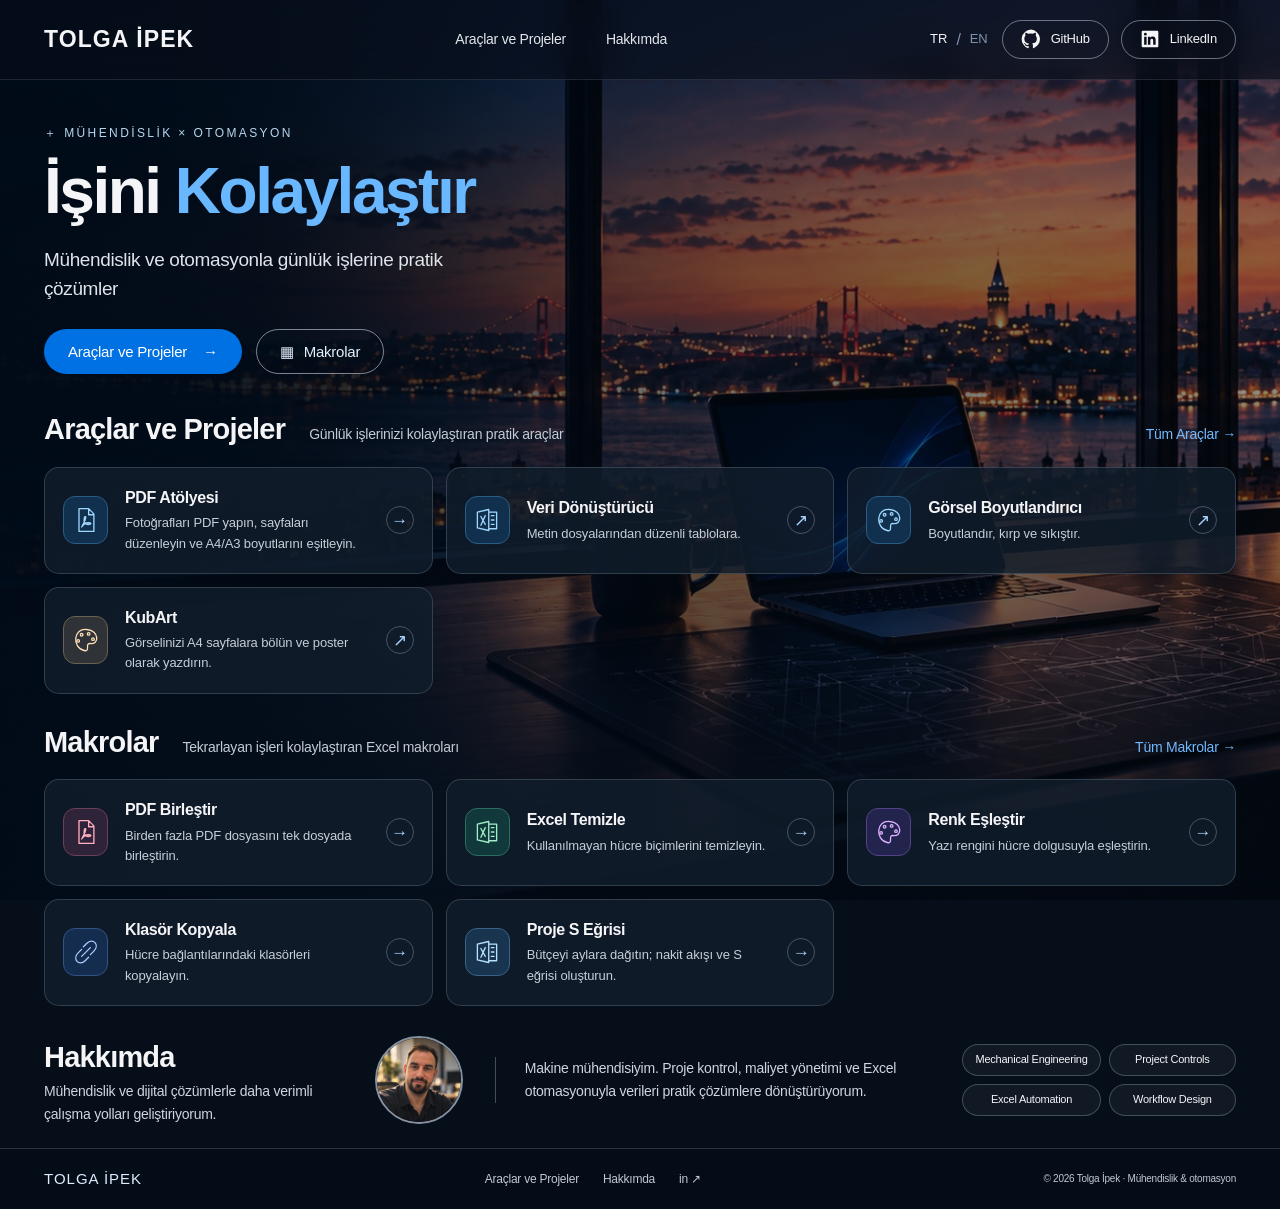
==== commit fd0cf3e4: "Add S-Curve planner macro to portfolio" ====
--- a/index.html
+++ b/index.html
@@ -29,13 +29,13 @@
 <header><div class="wrap nav"><a href="#" class="brand">TOLGA İPEK</a><nav aria-label="Ana menü"><a href="#tools" data-tr="Araçlar ve Projeler" data-en="Tools &amp; Projects">Araçlar ve Projeler</a><a href="#about" data-tr="Hakkımda" data-en="About">Hakkımda</a></nav><div class="right"><div class="languages" aria-label="Dil / Language"><button class="active" data-lang="tr" aria-pressed="true">TR</button><span>/</span><button data-lang="en" aria-pressed="false">EN</button></div><a class="github" href="https://github.com/Tipek41" target="_blank" rel="noopener"><svg class="gh"><use href="#github"></use></svg>GitHub</a><a class="github linkedin" href="https://www.linkedin.com/in/tolga-ipek-0982a86b/" target="_blank" rel="noopener" aria-label="LinkedIn profilim"><svg class="gh" viewBox="0 0 24 24" aria-hidden="true"><path d="M20.45 2H3.55C2.69 2 2 2.68 2 3.52v16.96C2 21.32 2.69 22 3.55 22h16.9c.86 0 1.55-.68 1.55-1.52V3.52C22 2.68 21.31 2 20.45 2zM7.93 18.75H4.98V9.2h2.95zM6.45 7.9a1.71 1.71 0 1 1 0-3.42 1.71 1.71 0 0 1 0 3.42zm12.3 10.85H15.8V14.1c0-1.11-.02-2.54-1.55-2.54-1.55 0-1.79 1.21-1.79 2.46v4.73H9.51V9.2h2.83v1.3h.04c.39-.75 1.36-1.55 2.79-1.55 2.99 0 3.58 1.97 3.58 4.53z"/></svg>LinkedIn</a></div></div></header>
 <div class="hero-background"></div><main class="wrap"><section class="hero"><div class="hero-copy"><div class="eyebrow">＋ MÜHENDİSLİK × OTOMASYON</div><h1>İşini <span>Kolaylaştır</span></h1><p data-tr="Mühendislik ve otomasyonla günlük işlerine pratik çözümler" data-en="Engineering, automation and practical digital tools for a more productive day.">Mühendislik ve otomasyonla günlük işlerine pratik çözümler</p><div class="actions"><a class="btn" href="#tools"><span data-tr="Araçlar ve Projeler" data-en="Tools &amp; Projects">Araçlar ve Projeler</span> →</a><a class="btn secondary" href="#macros"><span aria-hidden="true">▦</span><span data-tr="Makrolar" data-en="Macros">Makrolar</span></a></div></div></section>
 <section id="tools" class="section reveal"><div class="section-head"><h2 data-tr="Araçlar ve Projeler" data-en="Tools &amp; Projects">Araçlar ve Projeler</h2><p data-tr="Günlük işlerinizi kolaylaştıran pratik araçlar" data-en="Practical tools for everyday workflows">Günlük işlerinizi kolaylaştıran pratik araçlar</p><a href="#tools"><span data-tr="Tüm Araçlar" data-en="All Tools">Tüm Araçlar</span> →</a></div><div class="tools"><a class="tool" href="pdf-atolyesi.html" rel="noopener"><span class="icon" style="--accent:#139cff"><svg aria-hidden="true"><use href="#pdf"></use></svg></span><div><h3 data-tr="PDF Atölyesi" data-en="PDF Workshop">PDF Atölyesi</h3><p data-tr="Fotoğrafları PDF yapın, sayfaları düzenleyin ve A4/A3 boyutlarını eşitleyin." data-en="Turn photos into PDFs, arrange pages and standardize A4/A3 sizes.">Fotoğrafları PDF yapın, sayfaları düzenleyin ve A4/A3 boyutlarını eşitleyin.</p></div><span class="arrow" aria-hidden="true">→</span></a><a class="tool" href="/veri-donusturucu/" rel="noopener"><span class="icon" style="--accent:#139cff"><svg aria-hidden="true"><use href="#excel"></use></svg></span><div><h3 data-tr="Veri Dönüştürücü" data-en="Data Converter">Veri Dönüştürücü</h3><p data-tr="Metin dosyalarından düzenli tablolara." data-en="From text files to structured tables.">Metin dosyalarından düzenli tablolara.</p></div><span class="arrow" aria-hidden="true">↗</span></a><a class="tool" href="/gorsel-boyutlandirici/" rel="noopener"><span class="icon" style="--accent:#139cff"><svg aria-hidden="true"><use href="#palette"></use></svg></span><div><h3 data-tr="Görsel Boyutlandırıcı" data-en="Image Resizer">Görsel Boyutlandırıcı</h3><p data-tr="Boyutlandır, kırp ve sıkıştır." data-en="Resize, crop and compress images.">Boyutlandır, kırp ve sıkıştır.</p></div><span class="arrow" aria-hidden="true">↗</span></a><a class="tool" href="/kubart/" rel="noopener"><span class="icon" style="--accent:#ffae4b"><svg aria-hidden="true"><use href="#palette"></use></svg></span><div><h3>KubArt</h3><p data-tr="Görselinizi A4 sayfalara bölün ve poster olarak yazdırın." data-en="Split your image into A4 sheets and print a poster.">Görselinizi A4 sayfalara bölün ve poster olarak yazdırın.</p></div><span class="arrow" aria-hidden="true">↗</span></a></div></section>
-<section id="macros" class="section reveal"><div class="section-head"><h2 data-tr="Makrolar" data-en="Macros">Makrolar</h2><p data-tr="Tekrarlayan işleri kolaylaştıran Excel makroları" data-en="Excel macros for repetitive tasks">Tekrarlayan işleri kolaylaştıran Excel makroları</p><a href="https://github.com/Tipek41/portfolio" target="_blank" rel="noopener"><span data-tr="Tüm Makrolar" data-en="All Macros">Tüm Makrolar</span> →</a></div><div class="tools"><a class="tool" href="#macros" data-tool="0"><span class="icon" style="--accent:#ff375e"><svg aria-hidden="true"><use href="#pdf"></use></svg></span><div><h3 data-tr="PDF Birleştir" data-en="Merge PDFs">PDF Birleştir</h3><p data-tr="Birden fazla PDF dosyasını tek dosyada birleştirin." data-en="Combine multiple PDF files into one.">Birden fazla PDF dosyasını tek dosyada birleştirin.</p></div><span class="arrow" aria-hidden="true">→</span></a><a class="tool" href="#macros" data-tool="1"><span class="icon" style="--accent:#16d874"><svg aria-hidden="true"><use href="#excel"></use></svg></span><div><h3 data-tr="Excel Temizle" data-en="Clean Excel">Excel Temizle</h3><p data-tr="Kullanılmayan hücre biçimlerini temizleyin." data-en="Remove formatting from unused cells.">Kullanılmayan hücre biçimlerini temizleyin.</p></div><span class="arrow" aria-hidden="true">→</span></a><a class="tool" href="#macros" data-tool="2"><span class="icon" style="--accent:#a43cff"><svg aria-hidden="true"><use href="#palette"></use></svg></span><div><h3 data-tr="Renk Eşleştir" data-en="Match Font Color">Renk Eşleştir</h3><p data-tr="Yazı rengini hücre dolgusuyla eşleştirin." data-en="Match text color to the cell fill.">Yazı rengini hücre dolgusuyla eşleştirin.</p></div><span class="arrow" aria-hidden="true">→</span></a><a class="tool" href="#macros" data-tool="3"><span class="icon" style="--accent:#2c7cff"><svg aria-hidden="true"><use href="#link"></use></svg></span><div><h3 data-tr="Klasör Kopyala" data-en="Copy Linked Folders">Klasör Kopyala</h3><p data-tr="Hücre bağlantılarındaki klasörleri kopyalayın." data-en="Copy folders linked from Excel cells.">Hücre bağlantılarındaki klasörleri kopyalayın.</p></div><span class="arrow" aria-hidden="true">→</span></a></div></section>
+<section id="macros" class="section reveal"><div class="section-head"><h2 data-tr="Makrolar" data-en="Macros">Makrolar</h2><p data-tr="Tekrarlayan işleri kolaylaştıran Excel makroları" data-en="Excel macros for repetitive tasks">Tekrarlayan işleri kolaylaştıran Excel makroları</p><a href="https://github.com/Tipek41/portfolio" target="_blank" rel="noopener"><span data-tr="Tüm Makrolar" data-en="All Macros">Tüm Makrolar</span> →</a></div><div class="tools"><a class="tool" href="#macros" data-tool="0"><span class="icon" style="--accent:#ff375e"><svg aria-hidden="true"><use href="#pdf"></use></svg></span><div><h3 data-tr="PDF Birleştir" data-en="Merge PDFs">PDF Birleştir</h3><p data-tr="Birden fazla PDF dosyasını tek dosyada birleştirin." data-en="Combine multiple PDF files into one.">Birden fazla PDF dosyasını tek dosyada birleştirin.</p></div><span class="arrow" aria-hidden="true">→</span></a><a class="tool" href="#macros" data-tool="1"><span class="icon" style="--accent:#16d874"><svg aria-hidden="true"><use href="#excel"></use></svg></span><div><h3 data-tr="Excel Temizle" data-en="Clean Excel">Excel Temizle</h3><p data-tr="Kullanılmayan hücre biçimlerini temizleyin." data-en="Remove formatting from unused cells.">Kullanılmayan hücre biçimlerini temizleyin.</p></div><span class="arrow" aria-hidden="true">→</span></a><a class="tool" href="#macros" data-tool="2"><span class="icon" style="--accent:#a43cff"><svg aria-hidden="true"><use href="#palette"></use></svg></span><div><h3 data-tr="Renk Eşleştir" data-en="Match Font Color">Renk Eşleştir</h3><p data-tr="Yazı rengini hücre dolgusuyla eşleştirin." data-en="Match text color to the cell fill.">Yazı rengini hücre dolgusuyla eşleştirin.</p></div><span class="arrow" aria-hidden="true">→</span></a><a class="tool" href="#macros" data-tool="3"><span class="icon" style="--accent:#2c7cff"><svg aria-hidden="true"><use href="#link"></use></svg></span><div><h3 data-tr="Klasör Kopyala" data-en="Copy Linked Folders">Klasör Kopyala</h3><p data-tr="Hücre bağlantılarındaki klasörleri kopyalayın." data-en="Copy folders linked from Excel cells.">Hücre bağlantılarındaki klasörleri kopyalayın.</p></div><span class="arrow" aria-hidden="true">→</span></a><a class="tool" href="#macros" data-tool="4"><span class="icon" style="--accent:#4ab8ff"><svg aria-hidden="true"><use href="#excel"></use></svg></span><div><h3 data-tr="Proje S Eğrisi" data-en="Project S-Curve">Proje S Eğrisi</h3><p data-tr="Bütçeyi aylara dağıtın; nakit akışı ve S eğrisi oluşturun." data-en="Allocate budgets monthly and chart project cash flow.">Bütçeyi aylara dağıtın; nakit akışı ve S eğrisi oluşturun.</p></div><span class="arrow" aria-hidden="true">→</span></a></div></section>
 
 <section id="about" class="about reveal"><div><h2 data-tr="Hakkımda" data-en="About Me">Hakkımda</h2><p data-tr="Mühendislik ve dijital çözümlerle daha verimli çalışma yolları geliştiriyorum." data-en="Building more productive workflows through engineering and digital solutions.">Mühendislik ve dijital çözümlerle daha verimli çalışma yolları geliştiriyorum.</p></div><img class="portrait" src="[data-uri]" alt="Tolga İpek — GitHub profil fotoğrafı" width="88" height="88"><p class="bio" data-tr="Makine mühendisiyim. Proje kontrol, maliyet yönetimi ve Excel otomasyonuyla verileri pratik çözümlere dönüştürüyorum." data-en="I’m a mechanical engineer. I turn data into practical solutions through project controls, cost management and Excel automation.">Makine mühendisiyim. Proje kontrol, maliyet yönetimi ve Excel otomasyonuyla verileri pratik çözümlere dönüştürüyorum.</p><div class="skills"><span>Mechanical Engineering</span><span>Project Controls</span><span>Excel Automation</span><span>Workflow Design</span></div></section></main>
 <footer><div class="wrap"><strong>TOLGA İPEK</strong><div class="links"><a href="#tools" data-tr="Araçlar ve Projeler" data-en="Tools &amp; Projects">Araçlar ve Projeler</a><a href="#about" data-tr="Hakkımda" data-en="About">Hakkımda</a><a href="https://www.linkedin.com/in/tolga-ipek-0982a86b/" target="_blank" rel="noopener" aria-label="LinkedIn">in ↗</a></div><small>© <span id="year">2026</span> Tolga İpek · <span data-tr="Mühendislik &amp; otomasyon" data-en="Engineering &amp; automation">Mühendislik &amp; otomasyon</span></small></div></footer>
 <dialog id="tool-dialog" aria-labelledby="dialog-title"><button class="close" type="button" aria-label="Kapat / Close">×</button><div id="dialog-icon"></div><h2 id="dialog-title"></h2><p id="dialog-desc"></p><p class="requirement" id="dialog-req"></p><ol class="steps"><li data-tr="Makroyu indirin veya kodunu kopyalayın." data-en="Download the macro or copy its code.">Makroyu indirin veya kodunu kopyalayın.</li><li data-tr="Excel'de Alt + F11 → Ekle → Modül ile içe aktarın." data-en="In Excel, use Alt + F11 → Insert → Module.">Excel'de Alt + F11 → Ekle → Modül ile içe aktarın.</li><li data-tr="Alt + F8 ile makroyu seçip çalıştırın." data-en="Select and run the macro with Alt + F8.">Alt + F8 ile makroyu seçip çalıştırın.</li></ol><div class="actions"><button id="download" class="btn" data-tr="Makroyu İndir ↓" data-en="Download Macro ↓">Makroyu İndir ↓</button><button id="copy" class="btn secondary" data-tr="Kodu Kopyala" data-en="Copy Code">Kodu Kopyala</button></div><span class="status" role="status" aria-live="polite"></span></dialog>
 <script>
-const toolData=[{"name": {"tr": "PDF Birleştir", "en": "Merge PDFs"}, "short": {"tr": "Birden fazla PDF dosyasını tek dosyada birleştirin.", "en": "Combine multiple PDF files into one."}, "detail": {"tr": "Klasör seçin; PDF dosyaları ada göre sıralanıp tek PDF olarak kaydedilsin.", "en": "Choose a folder, sort PDFs by name and save them as one file."}, "req": {"tr": "Windows Excel ve Adobe Acrobat masaüstü gerekir.", "en": "Requires Excel for Windows and Adobe Acrobat desktop."}, "file": "pdf-merge.bas", "icon": "pdf", "color": "#ff375e"}, {"name": {"tr": "Excel Temizle", "en": "Clean Excel"}, "short": {"tr": "Kullanılmayan hücre biçimlerini temizleyin.", "en": "Remove formatting from unused cells."}, "detail": {"tr": "Veri dışındaki biçimleri kaldırır; değerleri ve formülleri korur. Aktif sayfada çalışır.", "en": "Clears formatting outside the data while preserving values and formulas. Runs on the active sheet."}, "req": {"tr": "Excel masaüstü gerekir. Önce çalışma dosyanızın bir kopyasını alın.", "en": "Requires desktop Excel. Make a copy of your workbook first."}, "file": "clear-unused-formatting.bas", "icon": "excel", "color": "#16d874"}, {"name": {"tr": "Renk Eşleştir", "en": "Match Font Color"}, "short": {"tr": "Yazı rengini hücre dolgusuyla eşleştirin.", "en": "Match text color to the cell fill."}, "detail": {"tr": "Seçili hücrelerde yazı rengini dolgu rengiyle eşleştirir. RestoreOriginalFontColors ile özgün renkler geri yüklenebilir.", "en": "Matches text color to the fill in selected cells. RestoreOriginalFontColors restores original colors."}, "req": {"tr": "Excel masaüstü gerekir. Yalnızca görsel olarak gizler; güvenlik sağlamaz.", "en": "Requires desktop Excel. Visually hides text; does not provide security."}, "file": "hide-text-matching-fill.bas", "icon": "palette", "color": "#a43cff"}, {"name": {"tr": "Klasör Kopyala", "en": "Copy Linked Folders"}, "short": {"tr": "Hücre bağlantılarındaki klasörleri kopyalayın.", "en": "Copy folders linked from Excel cells."}, "detail": {"tr": "Bağlantılı hücreleri ve hedef klasörü seçin. Klasörler tüm dosya ve alt klasörleriyle kopyalanır. Aynı isim varsa _2, _3 eklenir.", "en": "Select linked cells and a destination. Folders are copied with all files and subfolders. Existing names receive _2, _3 suffixes."}, "req": {"tr": "Windows Excel ve kaynak klasörlere erişim gerekir.", "en": "Requires Excel for Windows and access to source folders."}, "file": "copy-linked-folders.bas", "icon": "link", "color": "#2c7cff"}];const macroBytes={"pdf-merge.bas": "[base64]/[base64]", "clear-unused-formatting.bas": "[base64]/[base64]", "hide-text-matching-fill.bas": "[base64]", "copy-linked-folders.bas": "[base64]"};let language='tr',activeTool=0;const dialog=document.querySelector('dialog');
+const toolData=[{"name":{"tr":"PDF Birleştir","en":"Merge PDFs"},"short":{"tr":"Birden fazla PDF dosyasını tek dosyada birleştirin.","en":"Combine multiple PDF files into one."},"detail":{"tr":"Klasör seçin; PDF dosyaları ada göre sıralanıp tek PDF olarak kaydedilsin.","en":"Choose a folder, sort PDFs by name and save them as one file."},"req":{"tr":"Windows Excel ve Adobe Acrobat masaüstü gerekir.","en":"Requires Excel for Windows and Adobe Acrobat desktop."},"file":"pdf-merge.bas","icon":"pdf","color":"#ff375e"},{"name":{"tr":"Excel Temizle","en":"Clean Excel"},"short":{"tr":"Kullanılmayan hücre biçimlerini temizleyin.","en":"Remove formatting from unused cells."},"detail":{"tr":"Veri dışındaki biçimleri kaldırır; değerleri ve formülleri korur. Aktif sayfada çalışır.","en":"Clears formatting outside the data while preserving values and formulas. Runs on the active sheet."},"req":{"tr":"Excel masaüstü gerekir. Önce çalışma dosyanızın bir kopyasını alın.","en":"Requires desktop Excel. Make a copy of your workbook first."},"file":"clear-unused-formatting.bas","icon":"excel","color":"#16d874"},{"name":{"tr":"Renk Eşleştir","en":"Match Font Color"},"short":{"tr":"Yazı rengini hücre dolgusuyla eşleştirin.","en":"Match text color to the cell fill."},"detail":{"tr":"Seçili hücrelerde yazı rengini dolgu rengiyle eşleştirir. RestoreOriginalFontColors ile özgün renkler geri yüklenebilir.","en":"Matches text color to the fill in selected cells. RestoreOriginalFontColors restores original colors."},"req":{"tr":"Excel masaüstü gerekir. Yalnızca görsel olarak gizler; güvenlik sağlamaz.","en":"Requires desktop Excel. Visually hides text; does not provide security."},"file":"hide-text-matching-fill.bas","icon":"palette","color":"#a43cff"},{"name":{"tr":"Klasör Kopyala","en":"Copy Linked Folders"},"short":{"tr":"Hücre bağlantılarındaki klasörleri kopyalayın.","en":"Copy folders linked from Excel cells."},"detail":{"tr":"Bağlantılı hücreleri ve hedef klasörü seçin. Klasörler tüm dosya ve alt klasörleriyle kopyalanır. Aynı isim varsa _2, _3 eklenir.","en":"Select linked cells and a destination. Folders are copied with all files and subfolders. Existing names receive _2, _3 suffixes."},"req":{"tr":"Windows Excel ve kaynak klasörlere erişim gerekir.","en":"Requires Excel for Windows and access to source folders."},"file":"copy-linked-folders.bas","icon":"link","color":"#2c7cff"},{"name":{"tr":"Proje S Eğrisi","en":"Project S-Curve"},"short":{"tr":"Bütçeyi aylara dağıtın; nakit akışı ve S eğrisi oluşturun.","en":"Allocate budgets monthly and chart project cash flow."},"detail":{"tr":"Excel'de CreateSCurveTemplate makrosunu çalıştırın. Proje tutarını, dönemleri ve eğri parametrelerini girin; aylık ve kümülatif harcamalar ile grafik otomatik oluşur.","en":"Run CreateSCurveTemplate in Excel. Enter budget, periods and curve parameters to calculate monthly and cumulative spend with a chart."},"req":{"tr":"Masaüstü Excel gerekir. Şablon en fazla 120 dönemi destekler; a ve b varsayılanı sıfırdır.","en":"Requires desktop Excel. Template supports up to 120 periods; a and b default to zero."},"file":"s-curve-planner.bas","icon":"excel","color":"#4ab8ff"}];const macroBytes={"pdf-merge.bas":"[base64]/[base64]","clear-unused-formatting.bas":"[base64]/[base64]","hide-text-matching-fill.bas":"[base64]","copy-linked-folders.bas":"[base64]","s-curve-planner.bas":"[base64]"};let language='tr',activeTool=0;const dialog=document.querySelector('dialog');
 function icon(t){return `<span class="icon" style="--accent:${t.color}"><svg aria-hidden="true"><use href="#${t.icon}"/></svg></span>`}
 function localize(){document.documentElement.lang=language;document.querySelectorAll('[data-tr]').forEach(e=>e.textContent=e.dataset[language]);document.querySelectorAll('[data-lang]').forEach(e=>{e.classList.toggle('active',e.dataset.lang===language);e.setAttribute('aria-pressed',String(e.dataset.lang===language))});if(dialog.open)fillDialog()}
 document.querySelectorAll('[data-lang]').forEach(e=>e.addEventListener('click',()=>{language=e.dataset.lang;localize()}));
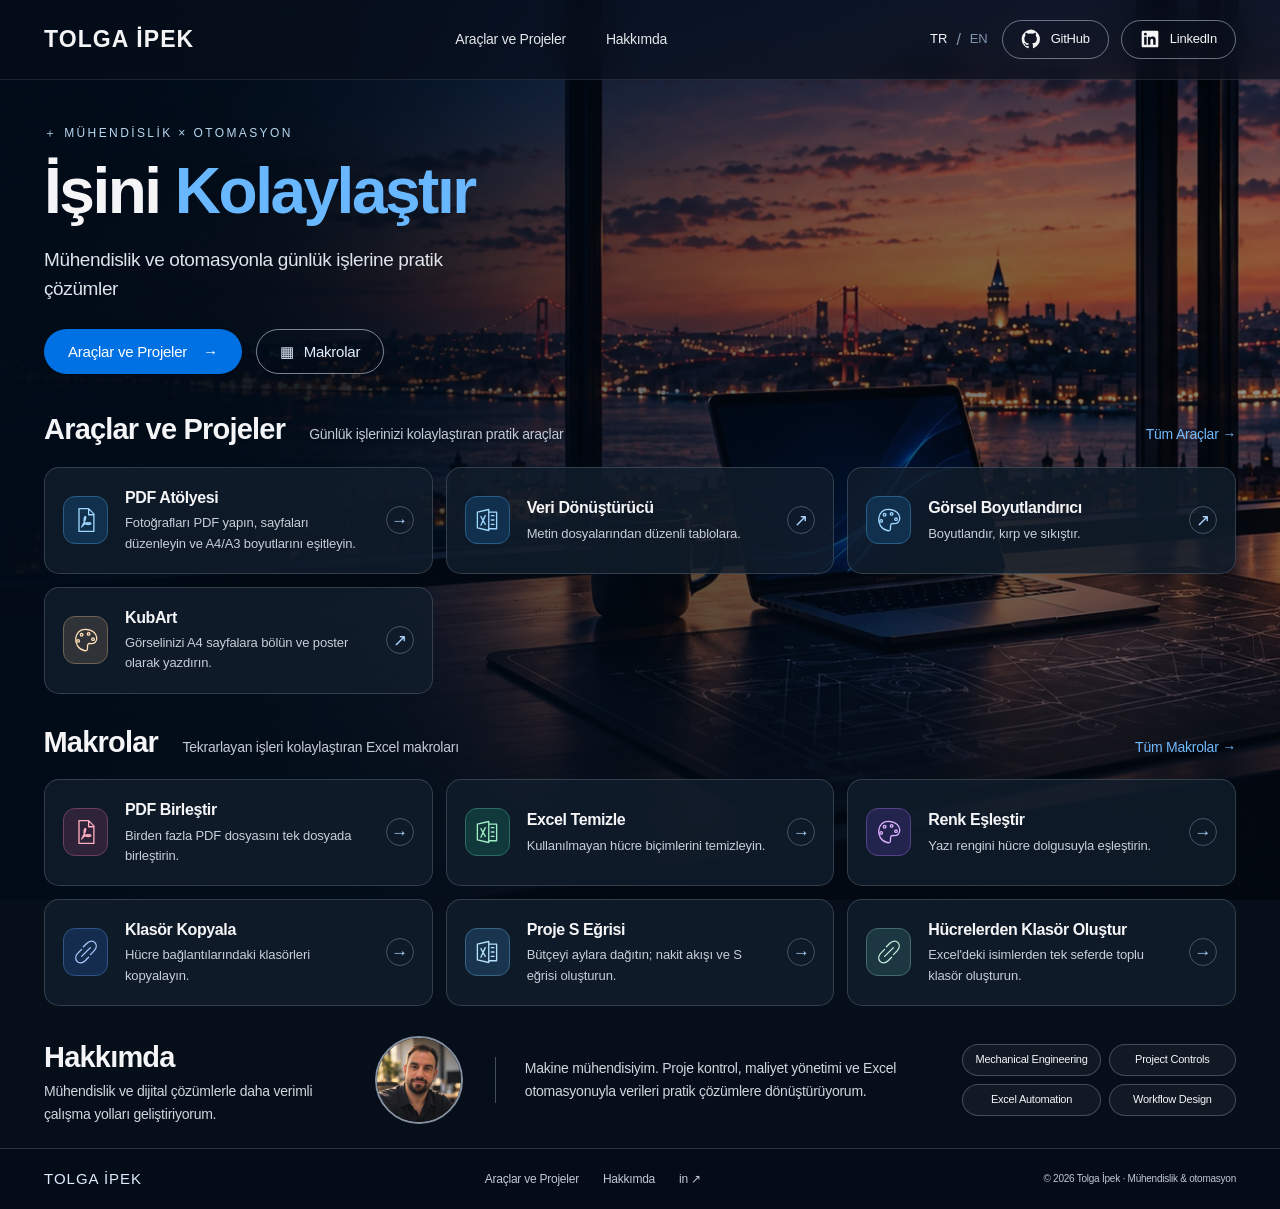
==== commit 834b340c: "Show bulk folder creation macro in portfolio" ====
--- a/index.html
+++ b/index.html
@@ -29,13 +29,13 @@
 <header><div class="wrap nav"><a href="#" class="brand">TOLGA İPEK</a><nav aria-label="Ana menü"><a href="#tools" data-tr="Araçlar ve Projeler" data-en="Tools &amp; Projects">Araçlar ve Projeler</a><a href="#about" data-tr="Hakkımda" data-en="About">Hakkımda</a></nav><div class="right"><div class="languages" aria-label="Dil / Language"><button class="active" data-lang="tr" aria-pressed="true">TR</button><span>/</span><button data-lang="en" aria-pressed="false">EN</button></div><a class="github" href="https://github.com/Tipek41" target="_blank" rel="noopener"><svg class="gh"><use href="#github"></use></svg>GitHub</a><a class="github linkedin" href="https://www.linkedin.com/in/tolga-ipek-0982a86b/" target="_blank" rel="noopener" aria-label="LinkedIn profilim"><svg class="gh" viewBox="0 0 24 24" aria-hidden="true"><path d="M20.45 2H3.55C2.69 2 2 2.68 2 3.52v16.96C2 21.32 2.69 22 3.55 22h16.9c.86 0 1.55-.68 1.55-1.52V3.52C22 2.68 21.31 2 20.45 2zM7.93 18.75H4.98V9.2h2.95zM6.45 7.9a1.71 1.71 0 1 1 0-3.42 1.71 1.71 0 0 1 0 3.42zm12.3 10.85H15.8V14.1c0-1.11-.02-2.54-1.55-2.54-1.55 0-1.79 1.21-1.79 2.46v4.73H9.51V9.2h2.83v1.3h.04c.39-.75 1.36-1.55 2.79-1.55 2.99 0 3.58 1.97 3.58 4.53z"/></svg>LinkedIn</a></div></div></header>
 <div class="hero-background"></div><main class="wrap"><section class="hero"><div class="hero-copy"><div class="eyebrow">＋ MÜHENDİSLİK × OTOMASYON</div><h1>İşini <span>Kolaylaştır</span></h1><p data-tr="Mühendislik ve otomasyonla günlük işlerine pratik çözümler" data-en="Engineering, automation and practical digital tools for a more productive day.">Mühendislik ve otomasyonla günlük işlerine pratik çözümler</p><div class="actions"><a class="btn" href="#tools"><span data-tr="Araçlar ve Projeler" data-en="Tools &amp; Projects">Araçlar ve Projeler</span> →</a><a class="btn secondary" href="#macros"><span aria-hidden="true">▦</span><span data-tr="Makrolar" data-en="Macros">Makrolar</span></a></div></div></section>
 <section id="tools" class="section reveal"><div class="section-head"><h2 data-tr="Araçlar ve Projeler" data-en="Tools &amp; Projects">Araçlar ve Projeler</h2><p data-tr="Günlük işlerinizi kolaylaştıran pratik araçlar" data-en="Practical tools for everyday workflows">Günlük işlerinizi kolaylaştıran pratik araçlar</p><a href="#tools"><span data-tr="Tüm Araçlar" data-en="All Tools">Tüm Araçlar</span> →</a></div><div class="tools"><a class="tool" href="pdf-atolyesi.html" rel="noopener"><span class="icon" style="--accent:#139cff"><svg aria-hidden="true"><use href="#pdf"></use></svg></span><div><h3 data-tr="PDF Atölyesi" data-en="PDF Workshop">PDF Atölyesi</h3><p data-tr="Fotoğrafları PDF yapın, sayfaları düzenleyin ve A4/A3 boyutlarını eşitleyin." data-en="Turn photos into PDFs, arrange pages and standardize A4/A3 sizes.">Fotoğrafları PDF yapın, sayfaları düzenleyin ve A4/A3 boyutlarını eşitleyin.</p></div><span class="arrow" aria-hidden="true">→</span></a><a class="tool" href="/veri-donusturucu/" rel="noopener"><span class="icon" style="--accent:#139cff"><svg aria-hidden="true"><use href="#excel"></use></svg></span><div><h3 data-tr="Veri Dönüştürücü" data-en="Data Converter">Veri Dönüştürücü</h3><p data-tr="Metin dosyalarından düzenli tablolara." data-en="From text files to structured tables.">Metin dosyalarından düzenli tablolara.</p></div><span class="arrow" aria-hidden="true">↗</span></a><a class="tool" href="/gorsel-boyutlandirici/" rel="noopener"><span class="icon" style="--accent:#139cff"><svg aria-hidden="true"><use href="#palette"></use></svg></span><div><h3 data-tr="Görsel Boyutlandırıcı" data-en="Image Resizer">Görsel Boyutlandırıcı</h3><p data-tr="Boyutlandır, kırp ve sıkıştır." data-en="Resize, crop and compress images.">Boyutlandır, kırp ve sıkıştır.</p></div><span class="arrow" aria-hidden="true">↗</span></a><a class="tool" href="/kubart/" rel="noopener"><span class="icon" style="--accent:#ffae4b"><svg aria-hidden="true"><use href="#palette"></use></svg></span><div><h3>KubArt</h3><p data-tr="Görselinizi A4 sayfalara bölün ve poster olarak yazdırın." data-en="Split your image into A4 sheets and print a poster.">Görselinizi A4 sayfalara bölün ve poster olarak yazdırın.</p></div><span class="arrow" aria-hidden="true">↗</span></a></div></section>
-<section id="macros" class="section reveal"><div class="section-head"><h2 data-tr="Makrolar" data-en="Macros">Makrolar</h2><p data-tr="Tekrarlayan işleri kolaylaştıran Excel makroları" data-en="Excel macros for repetitive tasks">Tekrarlayan işleri kolaylaştıran Excel makroları</p><a href="https://github.com/Tipek41/portfolio" target="_blank" rel="noopener"><span data-tr="Tüm Makrolar" data-en="All Macros">Tüm Makrolar</span> →</a></div><div class="tools"><a class="tool" href="#macros" data-tool="0"><span class="icon" style="--accent:#ff375e"><svg aria-hidden="true"><use href="#pdf"></use></svg></span><div><h3 data-tr="PDF Birleştir" data-en="Merge PDFs">PDF Birleştir</h3><p data-tr="Birden fazla PDF dosyasını tek dosyada birleştirin." data-en="Combine multiple PDF files into one.">Birden fazla PDF dosyasını tek dosyada birleştirin.</p></div><span class="arrow" aria-hidden="true">→</span></a><a class="tool" href="#macros" data-tool="1"><span class="icon" style="--accent:#16d874"><svg aria-hidden="true"><use href="#excel"></use></svg></span><div><h3 data-tr="Excel Temizle" data-en="Clean Excel">Excel Temizle</h3><p data-tr="Kullanılmayan hücre biçimlerini temizleyin." data-en="Remove formatting from unused cells.">Kullanılmayan hücre biçimlerini temizleyin.</p></div><span class="arrow" aria-hidden="true">→</span></a><a class="tool" href="#macros" data-tool="2"><span class="icon" style="--accent:#a43cff"><svg aria-hidden="true"><use href="#palette"></use></svg></span><div><h3 data-tr="Renk Eşleştir" data-en="Match Font Color">Renk Eşleştir</h3><p data-tr="Yazı rengini hücre dolgusuyla eşleştirin." data-en="Match text color to the cell fill.">Yazı rengini hücre dolgusuyla eşleştirin.</p></div><span class="arrow" aria-hidden="true">→</span></a><a class="tool" href="#macros" data-tool="3"><span class="icon" style="--accent:#2c7cff"><svg aria-hidden="true"><use href="#link"></use></svg></span><div><h3 data-tr="Klasör Kopyala" data-en="Copy Linked Folders">Klasör Kopyala</h3><p data-tr="Hücre bağlantılarındaki klasörleri kopyalayın." data-en="Copy folders linked from Excel cells.">Hücre bağlantılarındaki klasörleri kopyalayın.</p></div><span class="arrow" aria-hidden="true">→</span></a><a class="tool" href="#macros" data-tool="4"><span class="icon" style="--accent:#4ab8ff"><svg aria-hidden="true"><use href="#excel"></use></svg></span><div><h3 data-tr="Proje S Eğrisi" data-en="Project S-Curve">Proje S Eğrisi</h3><p data-tr="Bütçeyi aylara dağıtın; nakit akışı ve S eğrisi oluşturun." data-en="Allocate budgets monthly and chart project cash flow.">Bütçeyi aylara dağıtın; nakit akışı ve S eğrisi oluşturun.</p></div><span class="arrow" aria-hidden="true">→</span></a></div></section>
+<section id="macros" class="section reveal"><div class="section-head"><h2 data-tr="Makrolar" data-en="Macros">Makrolar</h2><p data-tr="Tekrarlayan işleri kolaylaştıran Excel makroları" data-en="Excel macros for repetitive tasks">Tekrarlayan işleri kolaylaştıran Excel makroları</p><a href="https://github.com/Tipek41/portfolio" target="_blank" rel="noopener"><span data-tr="Tüm Makrolar" data-en="All Macros">Tüm Makrolar</span> →</a></div><div class="tools"><a class="tool" href="#macros" data-tool="0"><span class="icon" style="--accent:#ff375e"><svg aria-hidden="true"><use href="#pdf"></use></svg></span><div><h3 data-tr="PDF Birleştir" data-en="Merge PDFs">PDF Birleştir</h3><p data-tr="Birden fazla PDF dosyasını tek dosyada birleştirin." data-en="Combine multiple PDF files into one.">Birden fazla PDF dosyasını tek dosyada birleştirin.</p></div><span class="arrow" aria-hidden="true">→</span></a><a class="tool" href="#macros" data-tool="1"><span class="icon" style="--accent:#16d874"><svg aria-hidden="true"><use href="#excel"></use></svg></span><div><h3 data-tr="Excel Temizle" data-en="Clean Excel">Excel Temizle</h3><p data-tr="Kullanılmayan hücre biçimlerini temizleyin." data-en="Remove formatting from unused cells.">Kullanılmayan hücre biçimlerini temizleyin.</p></div><span class="arrow" aria-hidden="true">→</span></a><a class="tool" href="#macros" data-tool="2"><span class="icon" style="--accent:#a43cff"><svg aria-hidden="true"><use href="#palette"></use></svg></span><div><h3 data-tr="Renk Eşleştir" data-en="Match Font Color">Renk Eşleştir</h3><p data-tr="Yazı rengini hücre dolgusuyla eşleştirin." data-en="Match text color to the cell fill.">Yazı rengini hücre dolgusuyla eşleştirin.</p></div><span class="arrow" aria-hidden="true">→</span></a><a class="tool" href="#macros" data-tool="3"><span class="icon" style="--accent:#2c7cff"><svg aria-hidden="true"><use href="#link"></use></svg></span><div><h3 data-tr="Klasör Kopyala" data-en="Copy Linked Folders">Klasör Kopyala</h3><p data-tr="Hücre bağlantılarındaki klasörleri kopyalayın." data-en="Copy folders linked from Excel cells.">Hücre bağlantılarındaki klasörleri kopyalayın.</p></div><span class="arrow" aria-hidden="true">→</span></a><a class="tool" href="#macros" data-tool="4"><span class="icon" style="--accent:#4ab8ff"><svg aria-hidden="true"><use href="#excel"></use></svg></span><div><h3 data-tr="Proje S Eğrisi" data-en="Project S-Curve">Proje S Eğrisi</h3><p data-tr="Bütçeyi aylara dağıtın; nakit akışı ve S eğrisi oluşturun." data-en="Allocate budgets monthly and chart project cash flow.">Bütçeyi aylara dağıtın; nakit akışı ve S eğrisi oluşturun.</p></div><span class="arrow" aria-hidden="true">→</span></a><a class="tool" href="#macros" data-tool="5"><span class="icon" style="--accent:#6ed4a8"><svg aria-hidden="true"><use href="#link"></use></svg></span><div><h3 data-tr="Hücrelerden Klasör Oluştur" data-en="Create Folders from Cells">Hücrelerden Klasör Oluştur</h3><p data-tr="Excel'deki isimlerden tek seferde toplu klasör oluşturun." data-en="Create folders in bulk from Excel cell values.">Excel'deki isimlerden tek seferde toplu klasör oluşturun.</p></div><span class="arrow" aria-hidden="true">→</span></a></div></section>
 
 <section id="about" class="about reveal"><div><h2 data-tr="Hakkımda" data-en="About Me">Hakkımda</h2><p data-tr="Mühendislik ve dijital çözümlerle daha verimli çalışma yolları geliştiriyorum." data-en="Building more productive workflows through engineering and digital solutions.">Mühendislik ve dijital çözümlerle daha verimli çalışma yolları geliştiriyorum.</p></div><img class="portrait" src="[data-uri]" alt="Tolga İpek — GitHub profil fotoğrafı" width="88" height="88"><p class="bio" data-tr="Makine mühendisiyim. Proje kontrol, maliyet yönetimi ve Excel otomasyonuyla verileri pratik çözümlere dönüştürüyorum." data-en="I’m a mechanical engineer. I turn data into practical solutions through project controls, cost management and Excel automation.">Makine mühendisiyim. Proje kontrol, maliyet yönetimi ve Excel otomasyonuyla verileri pratik çözümlere dönüştürüyorum.</p><div class="skills"><span>Mechanical Engineering</span><span>Project Controls</span><span>Excel Automation</span><span>Workflow Design</span></div></section></main>
 <footer><div class="wrap"><strong>TOLGA İPEK</strong><div class="links"><a href="#tools" data-tr="Araçlar ve Projeler" data-en="Tools &amp; Projects">Araçlar ve Projeler</a><a href="#about" data-tr="Hakkımda" data-en="About">Hakkımda</a><a href="https://www.linkedin.com/in/tolga-ipek-0982a86b/" target="_blank" rel="noopener" aria-label="LinkedIn">in ↗</a></div><small>© <span id="year">2026</span> Tolga İpek · <span data-tr="Mühendislik &amp; otomasyon" data-en="Engineering &amp; automation">Mühendislik &amp; otomasyon</span></small></div></footer>
 <dialog id="tool-dialog" aria-labelledby="dialog-title"><button class="close" type="button" aria-label="Kapat / Close">×</button><div id="dialog-icon"></div><h2 id="dialog-title"></h2><p id="dialog-desc"></p><p class="requirement" id="dialog-req"></p><ol class="steps"><li data-tr="Makroyu indirin veya kodunu kopyalayın." data-en="Download the macro or copy its code.">Makroyu indirin veya kodunu kopyalayın.</li><li data-tr="Excel'de Alt + F11 → Ekle → Modül ile içe aktarın." data-en="In Excel, use Alt + F11 → Insert → Module.">Excel'de Alt + F11 → Ekle → Modül ile içe aktarın.</li><li data-tr="Alt + F8 ile makroyu seçip çalıştırın." data-en="Select and run the macro with Alt + F8.">Alt + F8 ile makroyu seçip çalıştırın.</li></ol><div class="actions"><button id="download" class="btn" data-tr="Makroyu İndir ↓" data-en="Download Macro ↓">Makroyu İndir ↓</button><button id="copy" class="btn secondary" data-tr="Kodu Kopyala" data-en="Copy Code">Kodu Kopyala</button></div><span class="status" role="status" aria-live="polite"></span></dialog>
 <script>
-const toolData=[{"name":{"tr":"PDF Birleştir","en":"Merge PDFs"},"short":{"tr":"Birden fazla PDF dosyasını tek dosyada birleştirin.","en":"Combine multiple PDF files into one."},"detail":{"tr":"Klasör seçin; PDF dosyaları ada göre sıralanıp tek PDF olarak kaydedilsin.","en":"Choose a folder, sort PDFs by name and save them as one file."},"req":{"tr":"Windows Excel ve Adobe Acrobat masaüstü gerekir.","en":"Requires Excel for Windows and Adobe Acrobat desktop."},"file":"pdf-merge.bas","icon":"pdf","color":"#ff375e"},{"name":{"tr":"Excel Temizle","en":"Clean Excel"},"short":{"tr":"Kullanılmayan hücre biçimlerini temizleyin.","en":"Remove formatting from unused cells."},"detail":{"tr":"Veri dışındaki biçimleri kaldırır; değerleri ve formülleri korur. Aktif sayfada çalışır.","en":"Clears formatting outside the data while preserving values and formulas. Runs on the active sheet."},"req":{"tr":"Excel masaüstü gerekir. Önce çalışma dosyanızın bir kopyasını alın.","en":"Requires desktop Excel. Make a copy of your workbook first."},"file":"clear-unused-formatting.bas","icon":"excel","color":"#16d874"},{"name":{"tr":"Renk Eşleştir","en":"Match Font Color"},"short":{"tr":"Yazı rengini hücre dolgusuyla eşleştirin.","en":"Match text color to the cell fill."},"detail":{"tr":"Seçili hücrelerde yazı rengini dolgu rengiyle eşleştirir. RestoreOriginalFontColors ile özgün renkler geri yüklenebilir.","en":"Matches text color to the fill in selected cells. RestoreOriginalFontColors restores original colors."},"req":{"tr":"Excel masaüstü gerekir. Yalnızca görsel olarak gizler; güvenlik sağlamaz.","en":"Requires desktop Excel. Visually hides text; does not provide security."},"file":"hide-text-matching-fill.bas","icon":"palette","color":"#a43cff"},{"name":{"tr":"Klasör Kopyala","en":"Copy Linked Folders"},"short":{"tr":"Hücre bağlantılarındaki klasörleri kopyalayın.","en":"Copy folders linked from Excel cells."},"detail":{"tr":"Bağlantılı hücreleri ve hedef klasörü seçin. Klasörler tüm dosya ve alt klasörleriyle kopyalanır. Aynı isim varsa _2, _3 eklenir.","en":"Select linked cells and a destination. Folders are copied with all files and subfolders. Existing names receive _2, _3 suffixes."},"req":{"tr":"Windows Excel ve kaynak klasörlere erişim gerekir.","en":"Requires Excel for Windows and access to source folders."},"file":"copy-linked-folders.bas","icon":"link","color":"#2c7cff"},{"name":{"tr":"Proje S Eğrisi","en":"Project S-Curve"},"short":{"tr":"Bütçeyi aylara dağıtın; nakit akışı ve S eğrisi oluşturun.","en":"Allocate budgets monthly and chart project cash flow."},"detail":{"tr":"Excel'de CreateSCurveTemplate makrosunu çalıştırın. Proje tutarını, dönemleri ve eğri parametrelerini girin; aylık ve kümülatif harcamalar ile grafik otomatik oluşur.","en":"Run CreateSCurveTemplate in Excel. Enter budget, periods and curve parameters to calculate monthly and cumulative spend with a chart."},"req":{"tr":"Masaüstü Excel gerekir. Şablon en fazla 120 dönemi destekler; a ve b varsayılanı sıfırdır.","en":"Requires desktop Excel. Template supports up to 120 periods; a and b default to zero."},"file":"s-curve-planner.bas","icon":"excel","color":"#4ab8ff"}];const macroBytes={"pdf-merge.bas":"[base64]/[base64]","clear-unused-formatting.bas":"[base64]/[base64]","hide-text-matching-fill.bas":"[base64]","copy-linked-folders.bas":"[base64]","s-curve-planner.bas":"[base64]"};let language='tr',activeTool=0;const dialog=document.querySelector('dialog');
+const toolData=[{"name":{"tr":"PDF Birleştir","en":"Merge PDFs"},"short":{"tr":"Birden fazla PDF dosyasını tek dosyada birleştirin.","en":"Combine multiple PDF files into one."},"detail":{"tr":"Klasör seçin; PDF dosyaları ada göre sıralanıp tek PDF olarak kaydedilsin.","en":"Choose a folder, sort PDFs by name and save them as one file."},"req":{"tr":"Windows Excel ve Adobe Acrobat masaüstü gerekir.","en":"Requires Excel for Windows and Adobe Acrobat desktop."},"file":"pdf-merge.bas","icon":"pdf","color":"#ff375e"},{"name":{"tr":"Excel Temizle","en":"Clean Excel"},"short":{"tr":"Kullanılmayan hücre biçimlerini temizleyin.","en":"Remove formatting from unused cells."},"detail":{"tr":"Veri dışındaki biçimleri kaldırır; değerleri ve formülleri korur. Aktif sayfada çalışır.","en":"Clears formatting outside the data while preserving values and formulas. Runs on the active sheet."},"req":{"tr":"Excel masaüstü gerekir. Önce çalışma dosyanızın bir kopyasını alın.","en":"Requires desktop Excel. Make a copy of your workbook first."},"file":"clear-unused-formatting.bas","icon":"excel","color":"#16d874"},{"name":{"tr":"Renk Eşleştir","en":"Match Font Color"},"short":{"tr":"Yazı rengini hücre dolgusuyla eşleştirin.","en":"Match text color to the cell fill."},"detail":{"tr":"Seçili hücrelerde yazı rengini dolgu rengiyle eşleştirir. RestoreOriginalFontColors ile özgün renkler geri yüklenebilir.","en":"Matches text color to the fill in selected cells. RestoreOriginalFontColors restores original colors."},"req":{"tr":"Excel masaüstü gerekir. Yalnızca görsel olarak gizler; güvenlik sağlamaz.","en":"Requires desktop Excel. Visually hides text; does not provide security."},"file":"hide-text-matching-fill.bas","icon":"palette","color":"#a43cff"},{"name":{"tr":"Klasör Kopyala","en":"Copy Linked Folders"},"short":{"tr":"Hücre bağlantılarındaki klasörleri kopyalayın.","en":"Copy folders linked from Excel cells."},"detail":{"tr":"Bağlantılı hücreleri ve hedef klasörü seçin. Klasörler tüm dosya ve alt klasörleriyle kopyalanır. Aynı isim varsa _2, _3 eklenir.","en":"Select linked cells and a destination. Folders are copied with all files and subfolders. Existing names receive _2, _3 suffixes."},"req":{"tr":"Windows Excel ve kaynak klasörlere erişim gerekir.","en":"Requires Excel for Windows and access to source folders."},"file":"copy-linked-folders.bas","icon":"link","color":"#2c7cff"},{"name":{"tr":"Proje S Eğrisi","en":"Project S-Curve"},"short":{"tr":"Bütçeyi aylara dağıtın; nakit akışı ve S eğrisi oluşturun.","en":"Allocate budgets monthly and chart project cash flow."},"detail":{"tr":"Excel'de CreateSCurveTemplate makrosunu çalıştırın. Proje tutarını, dönemleri ve eğri parametrelerini girin; aylık ve kümülatif harcamalar ile grafik otomatik oluşur.","en":"Run CreateSCurveTemplate in Excel. Enter budget, periods and curve parameters to calculate monthly and cumulative spend with a chart."},"req":{"tr":"Masaüstü Excel gerekir. Şablon en fazla 120 dönemi destekler; a ve b varsayılanı sıfırdır.","en":"Requires desktop Excel. Template supports up to 120 periods; a and b default to zero."},"file":"s-curve-planner.bas","icon":"excel","color":"#4ab8ff"},{"name":{"tr":"Hücrelerden Klasör Oluştur","en":"Create Folders from Cells"},"short":{"tr":"Excel'deki isimlerden tek seferde toplu klasör oluşturun.","en":"Create folders in bulk from Excel cell values."},"detail":{"tr":"İsimlerin bulunduğu hücreleri seçin, hedef klasörü pencereden belirleyin ve onaylayın. Geçersiz karakterler temizlenir; mevcut klasörler korunur. İşlem sonunda sonuç özeti gösterilir. Çalıştırılacak makro: CreateFoldersFromSelectedCells.","en":"Select name cells, choose a destination folder, and confirm. Invalid characters are sanitized, existing folders stay untouched, and a result summary is shown. Run CreateFoldersFromSelectedCells."},"req":{"tr":"Windows masaüstü Excel ve hedef klasöre yazma izni gerekir. Her hücre bir klasör oluşturur; alt klasör açılmaz.","en":"Requires Excel for Windows and write access to the destination. One folder per cell; no nested folders."},"file":"create-folders-from-cells.bas","icon":"link","color":"#6ed4a8"}];const macroBytes={"pdf-merge.bas":"[base64]/[base64]","clear-unused-formatting.bas":"[base64]/[base64]","hide-text-matching-fill.bas":"[base64]","copy-linked-folders.bas":"[base64]","s-curve-planner.bas":"[base64]","create-folders-from-cells.bas":"[base64]/[base64]/[base64]"};let language='tr',activeTool=0;const dialog=document.querySelector('dialog');
 function icon(t){return `<span class="icon" style="--accent:${t.color}"><svg aria-hidden="true"><use href="#${t.icon}"/></svg></span>`}
 function localize(){document.documentElement.lang=language;document.querySelectorAll('[data-tr]').forEach(e=>e.textContent=e.dataset[language]);document.querySelectorAll('[data-lang]').forEach(e=>{e.classList.toggle('active',e.dataset.lang===language);e.setAttribute('aria-pressed',String(e.dataset.lang===language))});if(dialog.open)fillDialog()}
 document.querySelectorAll('[data-lang]').forEach(e=>e.addEventListener('click',()=>{language=e.dataset.lang;localize()}));
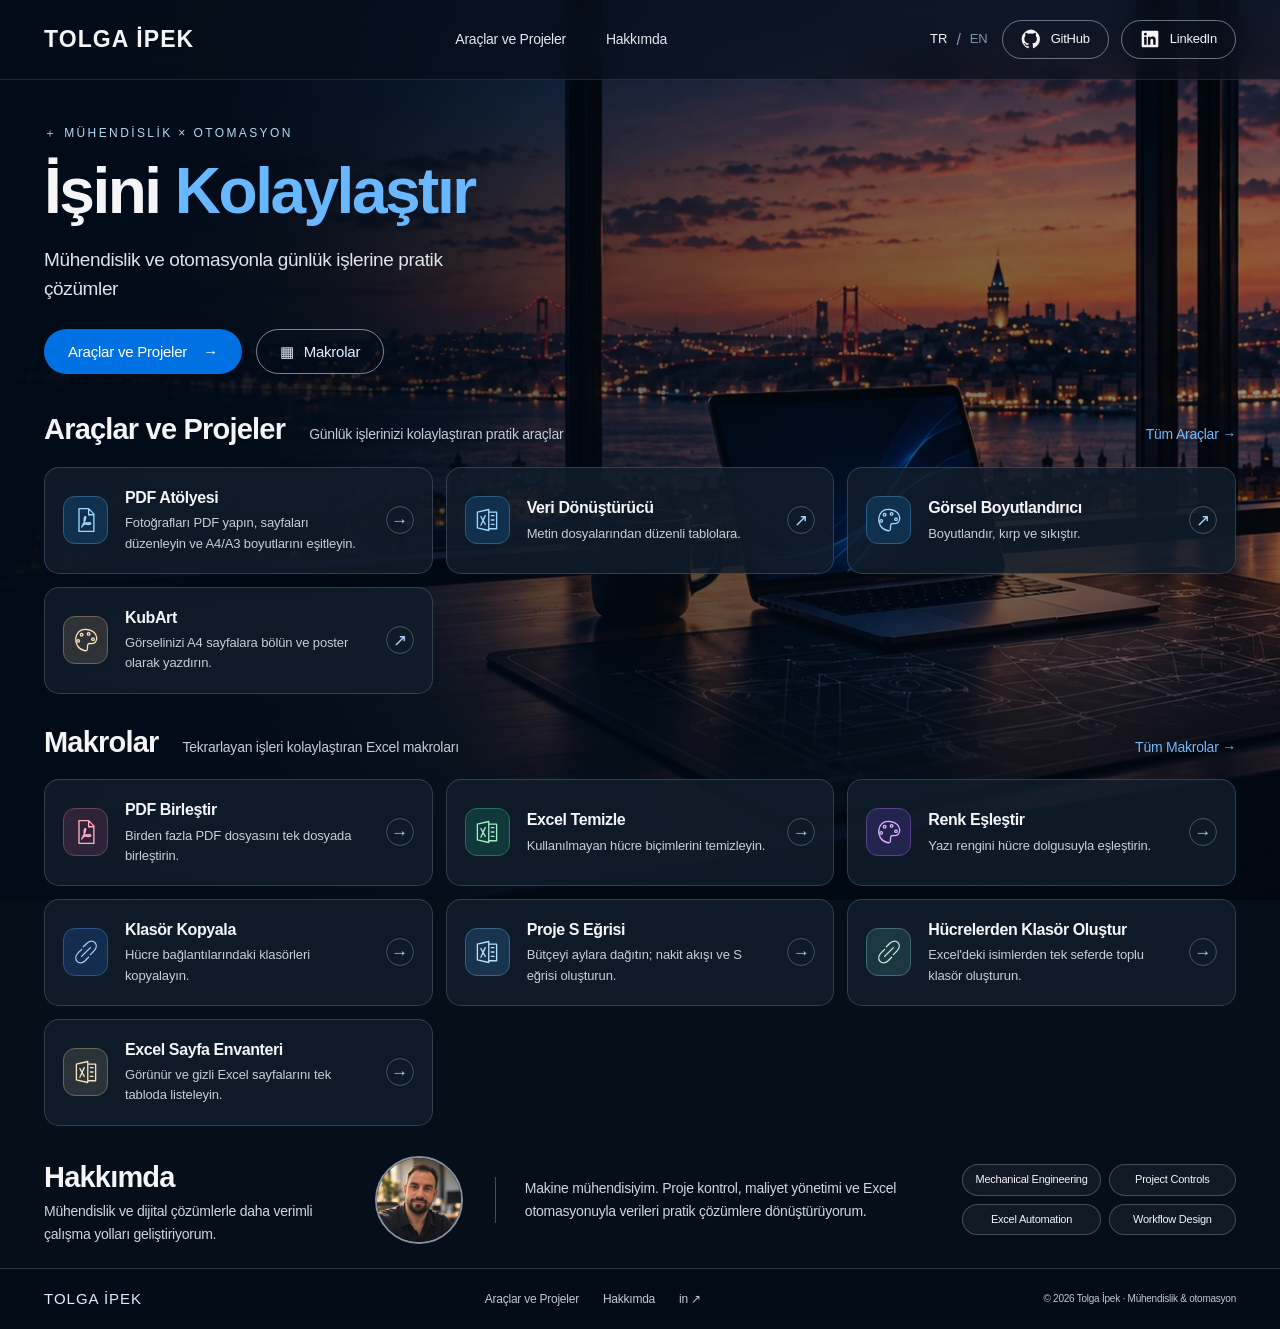
==== commit 2ba4acfa: "Add worksheet inventory macro to portfolio gallery" ====
--- a/index.html
+++ b/index.html
@@ -29,13 +29,13 @@
 <header><div class="wrap nav"><a href="#" class="brand">TOLGA İPEK</a><nav aria-label="Ana menü"><a href="#tools" data-tr="Araçlar ve Projeler" data-en="Tools &amp; Projects">Araçlar ve Projeler</a><a href="#about" data-tr="Hakkımda" data-en="About">Hakkımda</a></nav><div class="right"><div class="languages" aria-label="Dil / Language"><button class="active" data-lang="tr" aria-pressed="true">TR</button><span>/</span><button data-lang="en" aria-pressed="false">EN</button></div><a class="github" href="https://github.com/Tipek41" target="_blank" rel="noopener"><svg class="gh"><use href="#github"></use></svg>GitHub</a><a class="github linkedin" href="https://www.linkedin.com/in/tolga-ipek-0982a86b/" target="_blank" rel="noopener" aria-label="LinkedIn profilim"><svg class="gh" viewBox="0 0 24 24" aria-hidden="true"><path d="M20.45 2H3.55C2.69 2 2 2.68 2 3.52v16.96C2 21.32 2.69 22 3.55 22h16.9c.86 0 1.55-.68 1.55-1.52V3.52C22 2.68 21.31 2 20.45 2zM7.93 18.75H4.98V9.2h2.95zM6.45 7.9a1.71 1.71 0 1 1 0-3.42 1.71 1.71 0 0 1 0 3.42zm12.3 10.85H15.8V14.1c0-1.11-.02-2.54-1.55-2.54-1.55 0-1.79 1.21-1.79 2.46v4.73H9.51V9.2h2.83v1.3h.04c.39-.75 1.36-1.55 2.79-1.55 2.99 0 3.58 1.97 3.58 4.53z"/></svg>LinkedIn</a></div></div></header>
 <div class="hero-background"></div><main class="wrap"><section class="hero"><div class="hero-copy"><div class="eyebrow">＋ MÜHENDİSLİK × OTOMASYON</div><h1>İşini <span>Kolaylaştır</span></h1><p data-tr="Mühendislik ve otomasyonla günlük işlerine pratik çözümler" data-en="Engineering, automation and practical digital tools for a more productive day.">Mühendislik ve otomasyonla günlük işlerine pratik çözümler</p><div class="actions"><a class="btn" href="#tools"><span data-tr="Araçlar ve Projeler" data-en="Tools &amp; Projects">Araçlar ve Projeler</span> →</a><a class="btn secondary" href="#macros"><span aria-hidden="true">▦</span><span data-tr="Makrolar" data-en="Macros">Makrolar</span></a></div></div></section>
 <section id="tools" class="section reveal"><div class="section-head"><h2 data-tr="Araçlar ve Projeler" data-en="Tools &amp; Projects">Araçlar ve Projeler</h2><p data-tr="Günlük işlerinizi kolaylaştıran pratik araçlar" data-en="Practical tools for everyday workflows">Günlük işlerinizi kolaylaştıran pratik araçlar</p><a href="#tools"><span data-tr="Tüm Araçlar" data-en="All Tools">Tüm Araçlar</span> →</a></div><div class="tools"><a class="tool" href="pdf-atolyesi.html" rel="noopener"><span class="icon" style="--accent:#139cff"><svg aria-hidden="true"><use href="#pdf"></use></svg></span><div><h3 data-tr="PDF Atölyesi" data-en="PDF Workshop">PDF Atölyesi</h3><p data-tr="Fotoğrafları PDF yapın, sayfaları düzenleyin ve A4/A3 boyutlarını eşitleyin." data-en="Turn photos into PDFs, arrange pages and standardize A4/A3 sizes.">Fotoğrafları PDF yapın, sayfaları düzenleyin ve A4/A3 boyutlarını eşitleyin.</p></div><span class="arrow" aria-hidden="true">→</span></a><a class="tool" href="/veri-donusturucu/" rel="noopener"><span class="icon" style="--accent:#139cff"><svg aria-hidden="true"><use href="#excel"></use></svg></span><div><h3 data-tr="Veri Dönüştürücü" data-en="Data Converter">Veri Dönüştürücü</h3><p data-tr="Metin dosyalarından düzenli tablolara." data-en="From text files to structured tables.">Metin dosyalarından düzenli tablolara.</p></div><span class="arrow" aria-hidden="true">↗</span></a><a class="tool" href="/gorsel-boyutlandirici/" rel="noopener"><span class="icon" style="--accent:#139cff"><svg aria-hidden="true"><use href="#palette"></use></svg></span><div><h3 data-tr="Görsel Boyutlandırıcı" data-en="Image Resizer">Görsel Boyutlandırıcı</h3><p data-tr="Boyutlandır, kırp ve sıkıştır." data-en="Resize, crop and compress images.">Boyutlandır, kırp ve sıkıştır.</p></div><span class="arrow" aria-hidden="true">↗</span></a><a class="tool" href="/kubart/" rel="noopener"><span class="icon" style="--accent:#ffae4b"><svg aria-hidden="true"><use href="#palette"></use></svg></span><div><h3>KubArt</h3><p data-tr="Görselinizi A4 sayfalara bölün ve poster olarak yazdırın." data-en="Split your image into A4 sheets and print a poster.">Görselinizi A4 sayfalara bölün ve poster olarak yazdırın.</p></div><span class="arrow" aria-hidden="true">↗</span></a></div></section>
-<section id="macros" class="section reveal"><div class="section-head"><h2 data-tr="Makrolar" data-en="Macros">Makrolar</h2><p data-tr="Tekrarlayan işleri kolaylaştıran Excel makroları" data-en="Excel macros for repetitive tasks">Tekrarlayan işleri kolaylaştıran Excel makroları</p><a href="https://github.com/Tipek41/portfolio" target="_blank" rel="noopener"><span data-tr="Tüm Makrolar" data-en="All Macros">Tüm Makrolar</span> →</a></div><div class="tools"><a class="tool" href="#macros" data-tool="0"><span class="icon" style="--accent:#ff375e"><svg aria-hidden="true"><use href="#pdf"></use></svg></span><div><h3 data-tr="PDF Birleştir" data-en="Merge PDFs">PDF Birleştir</h3><p data-tr="Birden fazla PDF dosyasını tek dosyada birleştirin." data-en="Combine multiple PDF files into one.">Birden fazla PDF dosyasını tek dosyada birleştirin.</p></div><span class="arrow" aria-hidden="true">→</span></a><a class="tool" href="#macros" data-tool="1"><span class="icon" style="--accent:#16d874"><svg aria-hidden="true"><use href="#excel"></use></svg></span><div><h3 data-tr="Excel Temizle" data-en="Clean Excel">Excel Temizle</h3><p data-tr="Kullanılmayan hücre biçimlerini temizleyin." data-en="Remove formatting from unused cells.">Kullanılmayan hücre biçimlerini temizleyin.</p></div><span class="arrow" aria-hidden="true">→</span></a><a class="tool" href="#macros" data-tool="2"><span class="icon" style="--accent:#a43cff"><svg aria-hidden="true"><use href="#palette"></use></svg></span><div><h3 data-tr="Renk Eşleştir" data-en="Match Font Color">Renk Eşleştir</h3><p data-tr="Yazı rengini hücre dolgusuyla eşleştirin." data-en="Match text color to the cell fill.">Yazı rengini hücre dolgusuyla eşleştirin.</p></div><span class="arrow" aria-hidden="true">→</span></a><a class="tool" href="#macros" data-tool="3"><span class="icon" style="--accent:#2c7cff"><svg aria-hidden="true"><use href="#link"></use></svg></span><div><h3 data-tr="Klasör Kopyala" data-en="Copy Linked Folders">Klasör Kopyala</h3><p data-tr="Hücre bağlantılarındaki klasörleri kopyalayın." data-en="Copy folders linked from Excel cells.">Hücre bağlantılarındaki klasörleri kopyalayın.</p></div><span class="arrow" aria-hidden="true">→</span></a><a class="tool" href="#macros" data-tool="4"><span class="icon" style="--accent:#4ab8ff"><svg aria-hidden="true"><use href="#excel"></use></svg></span><div><h3 data-tr="Proje S Eğrisi" data-en="Project S-Curve">Proje S Eğrisi</h3><p data-tr="Bütçeyi aylara dağıtın; nakit akışı ve S eğrisi oluşturun." data-en="Allocate budgets monthly and chart project cash flow.">Bütçeyi aylara dağıtın; nakit akışı ve S eğrisi oluşturun.</p></div><span class="arrow" aria-hidden="true">→</span></a><a class="tool" href="#macros" data-tool="5"><span class="icon" style="--accent:#6ed4a8"><svg aria-hidden="true"><use href="#link"></use></svg></span><div><h3 data-tr="Hücrelerden Klasör Oluştur" data-en="Create Folders from Cells">Hücrelerden Klasör Oluştur</h3><p data-tr="Excel'deki isimlerden tek seferde toplu klasör oluşturun." data-en="Create folders in bulk from Excel cell values.">Excel'deki isimlerden tek seferde toplu klasör oluşturun.</p></div><span class="arrow" aria-hidden="true">→</span></a></div></section>
+<section id="macros" class="section reveal"><div class="section-head"><h2 data-tr="Makrolar" data-en="Macros">Makrolar</h2><p data-tr="Tekrarlayan işleri kolaylaştıran Excel makroları" data-en="Excel macros for repetitive tasks">Tekrarlayan işleri kolaylaştıran Excel makroları</p><a href="https://github.com/Tipek41/portfolio" target="_blank" rel="noopener"><span data-tr="Tüm Makrolar" data-en="All Macros">Tüm Makrolar</span> →</a></div><div class="tools"><a class="tool" href="#macros" data-tool="0"><span class="icon" style="--accent:#ff375e"><svg aria-hidden="true"><use href="#pdf"></use></svg></span><div><h3 data-tr="PDF Birleştir" data-en="Merge PDFs">PDF Birleştir</h3><p data-tr="Birden fazla PDF dosyasını tek dosyada birleştirin." data-en="Combine multiple PDF files into one.">Birden fazla PDF dosyasını tek dosyada birleştirin.</p></div><span class="arrow" aria-hidden="true">→</span></a><a class="tool" href="#macros" data-tool="1"><span class="icon" style="--accent:#16d874"><svg aria-hidden="true"><use href="#excel"></use></svg></span><div><h3 data-tr="Excel Temizle" data-en="Clean Excel">Excel Temizle</h3><p data-tr="Kullanılmayan hücre biçimlerini temizleyin." data-en="Remove formatting from unused cells.">Kullanılmayan hücre biçimlerini temizleyin.</p></div><span class="arrow" aria-hidden="true">→</span></a><a class="tool" href="#macros" data-tool="2"><span class="icon" style="--accent:#a43cff"><svg aria-hidden="true"><use href="#palette"></use></svg></span><div><h3 data-tr="Renk Eşleştir" data-en="Match Font Color">Renk Eşleştir</h3><p data-tr="Yazı rengini hücre dolgusuyla eşleştirin." data-en="Match text color to the cell fill.">Yazı rengini hücre dolgusuyla eşleştirin.</p></div><span class="arrow" aria-hidden="true">→</span></a><a class="tool" href="#macros" data-tool="3"><span class="icon" style="--accent:#2c7cff"><svg aria-hidden="true"><use href="#link"></use></svg></span><div><h3 data-tr="Klasör Kopyala" data-en="Copy Linked Folders">Klasör Kopyala</h3><p data-tr="Hücre bağlantılarındaki klasörleri kopyalayın." data-en="Copy folders linked from Excel cells.">Hücre bağlantılarındaki klasörleri kopyalayın.</p></div><span class="arrow" aria-hidden="true">→</span></a><a class="tool" href="#macros" data-tool="4"><span class="icon" style="--accent:#4ab8ff"><svg aria-hidden="true"><use href="#excel"></use></svg></span><div><h3 data-tr="Proje S Eğrisi" data-en="Project S-Curve">Proje S Eğrisi</h3><p data-tr="Bütçeyi aylara dağıtın; nakit akışı ve S eğrisi oluşturun." data-en="Allocate budgets monthly and chart project cash flow.">Bütçeyi aylara dağıtın; nakit akışı ve S eğrisi oluşturun.</p></div><span class="arrow" aria-hidden="true">→</span></a><a class="tool" href="#macros" data-tool="5"><span class="icon" style="--accent:#6ed4a8"><svg aria-hidden="true"><use href="#link"></use></svg></span><div><h3 data-tr="Hücrelerden Klasör Oluştur" data-en="Create Folders from Cells">Hücrelerden Klasör Oluştur</h3><p data-tr="Excel'deki isimlerden tek seferde toplu klasör oluşturun." data-en="Create folders in bulk from Excel cell values.">Excel'deki isimlerden tek seferde toplu klasör oluşturun.</p></div><span class="arrow" aria-hidden="true">→</span></a><a class="tool" href="#macros" data-tool="6"><span class="icon" style="--accent:#e8b65d"><svg aria-hidden="true"><use href="#excel"></use></svg></span><div><h3 data-tr="Excel Sayfa Envanteri" data-en="Excel Sheet Inventory">Excel Sayfa Envanteri</h3><p data-tr="Görünür ve gizli Excel sayfalarını tek tabloda listeleyin." data-en="List visible and hidden Excel sheets in one table.">Görünür ve gizli Excel sayfalarını tek tabloda listeleyin.</p></div><span class="arrow" aria-hidden="true">→</span></a></div></section>
 
 <section id="about" class="about reveal"><div><h2 data-tr="Hakkımda" data-en="About Me">Hakkımda</h2><p data-tr="Mühendislik ve dijital çözümlerle daha verimli çalışma yolları geliştiriyorum." data-en="Building more productive workflows through engineering and digital solutions.">Mühendislik ve dijital çözümlerle daha verimli çalışma yolları geliştiriyorum.</p></div><img class="portrait" src="[data-uri]" alt="Tolga İpek — GitHub profil fotoğrafı" width="88" height="88"><p class="bio" data-tr="Makine mühendisiyim. Proje kontrol, maliyet yönetimi ve Excel otomasyonuyla verileri pratik çözümlere dönüştürüyorum." data-en="I’m a mechanical engineer. I turn data into practical solutions through project controls, cost management and Excel automation.">Makine mühendisiyim. Proje kontrol, maliyet yönetimi ve Excel otomasyonuyla verileri pratik çözümlere dönüştürüyorum.</p><div class="skills"><span>Mechanical Engineering</span><span>Project Controls</span><span>Excel Automation</span><span>Workflow Design</span></div></section></main>
 <footer><div class="wrap"><strong>TOLGA İPEK</strong><div class="links"><a href="#tools" data-tr="Araçlar ve Projeler" data-en="Tools &amp; Projects">Araçlar ve Projeler</a><a href="#about" data-tr="Hakkımda" data-en="About">Hakkımda</a><a href="https://www.linkedin.com/in/tolga-ipek-0982a86b/" target="_blank" rel="noopener" aria-label="LinkedIn">in ↗</a></div><small>© <span id="year">2026</span> Tolga İpek · <span data-tr="Mühendislik &amp; otomasyon" data-en="Engineering &amp; automation">Mühendislik &amp; otomasyon</span></small></div></footer>
 <dialog id="tool-dialog" aria-labelledby="dialog-title"><button class="close" type="button" aria-label="Kapat / Close">×</button><div id="dialog-icon"></div><h2 id="dialog-title"></h2><p id="dialog-desc"></p><p class="requirement" id="dialog-req"></p><ol class="steps"><li data-tr="Makroyu indirin veya kodunu kopyalayın." data-en="Download the macro or copy its code.">Makroyu indirin veya kodunu kopyalayın.</li><li data-tr="Excel'de Alt + F11 → Ekle → Modül ile içe aktarın." data-en="In Excel, use Alt + F11 → Insert → Module.">Excel'de Alt + F11 → Ekle → Modül ile içe aktarın.</li><li data-tr="Alt + F8 ile makroyu seçip çalıştırın." data-en="Select and run the macro with Alt + F8.">Alt + F8 ile makroyu seçip çalıştırın.</li></ol><div class="actions"><button id="download" class="btn" data-tr="Makroyu İndir ↓" data-en="Download Macro ↓">Makroyu İndir ↓</button><button id="copy" class="btn secondary" data-tr="Kodu Kopyala" data-en="Copy Code">Kodu Kopyala</button></div><span class="status" role="status" aria-live="polite"></span></dialog>
 <script>
-const toolData=[{"name":{"tr":"PDF Birleştir","en":"Merge PDFs"},"short":{"tr":"Birden fazla PDF dosyasını tek dosyada birleştirin.","en":"Combine multiple PDF files into one."},"detail":{"tr":"Klasör seçin; PDF dosyaları ada göre sıralanıp tek PDF olarak kaydedilsin.","en":"Choose a folder, sort PDFs by name and save them as one file."},"req":{"tr":"Windows Excel ve Adobe Acrobat masaüstü gerekir.","en":"Requires Excel for Windows and Adobe Acrobat desktop."},"file":"pdf-merge.bas","icon":"pdf","color":"#ff375e"},{"name":{"tr":"Excel Temizle","en":"Clean Excel"},"short":{"tr":"Kullanılmayan hücre biçimlerini temizleyin.","en":"Remove formatting from unused cells."},"detail":{"tr":"Veri dışındaki biçimleri kaldırır; değerleri ve formülleri korur. Aktif sayfada çalışır.","en":"Clears formatting outside the data while preserving values and formulas. Runs on the active sheet."},"req":{"tr":"Excel masaüstü gerekir. Önce çalışma dosyanızın bir kopyasını alın.","en":"Requires desktop Excel. Make a copy of your workbook first."},"file":"clear-unused-formatting.bas","icon":"excel","color":"#16d874"},{"name":{"tr":"Renk Eşleştir","en":"Match Font Color"},"short":{"tr":"Yazı rengini hücre dolgusuyla eşleştirin.","en":"Match text color to the cell fill."},"detail":{"tr":"Seçili hücrelerde yazı rengini dolgu rengiyle eşleştirir. RestoreOriginalFontColors ile özgün renkler geri yüklenebilir.","en":"Matches text color to the fill in selected cells. RestoreOriginalFontColors restores original colors."},"req":{"tr":"Excel masaüstü gerekir. Yalnızca görsel olarak gizler; güvenlik sağlamaz.","en":"Requires desktop Excel. Visually hides text; does not provide security."},"file":"hide-text-matching-fill.bas","icon":"palette","color":"#a43cff"},{"name":{"tr":"Klasör Kopyala","en":"Copy Linked Folders"},"short":{"tr":"Hücre bağlantılarındaki klasörleri kopyalayın.","en":"Copy folders linked from Excel cells."},"detail":{"tr":"Bağlantılı hücreleri ve hedef klasörü seçin. Klasörler tüm dosya ve alt klasörleriyle kopyalanır. Aynı isim varsa _2, _3 eklenir.","en":"Select linked cells and a destination. Folders are copied with all files and subfolders. Existing names receive _2, _3 suffixes."},"req":{"tr":"Windows Excel ve kaynak klasörlere erişim gerekir.","en":"Requires Excel for Windows and access to source folders."},"file":"copy-linked-folders.bas","icon":"link","color":"#2c7cff"},{"name":{"tr":"Proje S Eğrisi","en":"Project S-Curve"},"short":{"tr":"Bütçeyi aylara dağıtın; nakit akışı ve S eğrisi oluşturun.","en":"Allocate budgets monthly and chart project cash flow."},"detail":{"tr":"Excel'de CreateSCurveTemplate makrosunu çalıştırın. Proje tutarını, dönemleri ve eğri parametrelerini girin; aylık ve kümülatif harcamalar ile grafik otomatik oluşur.","en":"Run CreateSCurveTemplate in Excel. Enter budget, periods and curve parameters to calculate monthly and cumulative spend with a chart."},"req":{"tr":"Masaüstü Excel gerekir. Şablon en fazla 120 dönemi destekler; a ve b varsayılanı sıfırdır.","en":"Requires desktop Excel. Template supports up to 120 periods; a and b default to zero."},"file":"s-curve-planner.bas","icon":"excel","color":"#4ab8ff"},{"name":{"tr":"Hücrelerden Klasör Oluştur","en":"Create Folders from Cells"},"short":{"tr":"Excel'deki isimlerden tek seferde toplu klasör oluşturun.","en":"Create folders in bulk from Excel cell values."},"detail":{"tr":"İsimlerin bulunduğu hücreleri seçin, hedef klasörü pencereden belirleyin ve onaylayın. Geçersiz karakterler temizlenir; mevcut klasörler korunur. İşlem sonunda sonuç özeti gösterilir. Çalıştırılacak makro: CreateFoldersFromSelectedCells.","en":"Select name cells, choose a destination folder, and confirm. Invalid characters are sanitized, existing folders stay untouched, and a result summary is shown. Run CreateFoldersFromSelectedCells."},"req":{"tr":"Windows masaüstü Excel ve hedef klasöre yazma izni gerekir. Her hücre bir klasör oluşturur; alt klasör açılmaz.","en":"Requires Excel for Windows and write access to the destination. One folder per cell; no nested folders."},"file":"create-folders-from-cells.bas","icon":"link","color":"#6ed4a8"}];const macroBytes={"pdf-merge.bas":"[base64]/[base64]","clear-unused-formatting.bas":"[base64]/[base64]","hide-text-matching-fill.bas":"[base64]","copy-linked-folders.bas":"[base64]","s-curve-planner.bas":"[base64]","create-folders-from-cells.bas":"[base64]/[base64]/[base64]"};let language='tr',activeTool=0;const dialog=document.querySelector('dialog');
+const toolData=[{"name":{"tr":"PDF Birleştir","en":"Merge PDFs"},"short":{"tr":"Birden fazla PDF dosyasını tek dosyada birleştirin.","en":"Combine multiple PDF files into one."},"detail":{"tr":"Klasör seçin; PDF dosyaları ada göre sıralanıp tek PDF olarak kaydedilsin.","en":"Choose a folder, sort PDFs by name and save them as one file."},"req":{"tr":"Windows Excel ve Adobe Acrobat masaüstü gerekir.","en":"Requires Excel for Windows and Adobe Acrobat desktop."},"file":"pdf-merge.bas","icon":"pdf","color":"#ff375e"},{"name":{"tr":"Excel Temizle","en":"Clean Excel"},"short":{"tr":"Kullanılmayan hücre biçimlerini temizleyin.","en":"Remove formatting from unused cells."},"detail":{"tr":"Veri dışındaki biçimleri kaldırır; değerleri ve formülleri korur. Aktif sayfada çalışır.","en":"Clears formatting outside the data while preserving values and formulas. Runs on the active sheet."},"req":{"tr":"Excel masaüstü gerekir. Önce çalışma dosyanızın bir kopyasını alın.","en":"Requires desktop Excel. Make a copy of your workbook first."},"file":"clear-unused-formatting.bas","icon":"excel","color":"#16d874"},{"name":{"tr":"Renk Eşleştir","en":"Match Font Color"},"short":{"tr":"Yazı rengini hücre dolgusuyla eşleştirin.","en":"Match text color to the cell fill."},"detail":{"tr":"Seçili hücrelerde yazı rengini dolgu rengiyle eşleştirir. RestoreOriginalFontColors ile özgün renkler geri yüklenebilir.","en":"Matches text color to the fill in selected cells. RestoreOriginalFontColors restores original colors."},"req":{"tr":"Excel masaüstü gerekir. Yalnızca görsel olarak gizler; güvenlik sağlamaz.","en":"Requires desktop Excel. Visually hides text; does not provide security."},"file":"hide-text-matching-fill.bas","icon":"palette","color":"#a43cff"},{"name":{"tr":"Klasör Kopyala","en":"Copy Linked Folders"},"short":{"tr":"Hücre bağlantılarındaki klasörleri kopyalayın.","en":"Copy folders linked from Excel cells."},"detail":{"tr":"Bağlantılı hücreleri ve hedef klasörü seçin. Klasörler tüm dosya ve alt klasörleriyle kopyalanır. Aynı isim varsa _2, _3 eklenir.","en":"Select linked cells and a destination. Folders are copied with all files and subfolders. Existing names receive _2, _3 suffixes."},"req":{"tr":"Windows Excel ve kaynak klasörlere erişim gerekir.","en":"Requires Excel for Windows and access to source folders."},"file":"copy-linked-folders.bas","icon":"link","color":"#2c7cff"},{"name":{"tr":"Proje S Eğrisi","en":"Project S-Curve"},"short":{"tr":"Bütçeyi aylara dağıtın; nakit akışı ve S eğrisi oluşturun.","en":"Allocate budgets monthly and chart project cash flow."},"detail":{"tr":"Excel'de CreateSCurveTemplate makrosunu çalıştırın. Proje tutarını, dönemleri ve eğri parametrelerini girin; aylık ve kümülatif harcamalar ile grafik otomatik oluşur.","en":"Run CreateSCurveTemplate in Excel. Enter budget, periods and curve parameters to calculate monthly and cumulative spend with a chart."},"req":{"tr":"Masaüstü Excel gerekir. Şablon en fazla 120 dönemi destekler; a ve b varsayılanı sıfırdır.","en":"Requires desktop Excel. Template supports up to 120 periods; a and b default to zero."},"file":"s-curve-planner.bas","icon":"excel","color":"#4ab8ff"},{"name":{"tr":"Hücrelerden Klasör Oluştur","en":"Create Folders from Cells"},"short":{"tr":"Excel'deki isimlerden tek seferde toplu klasör oluşturun.","en":"Create folders in bulk from Excel cell values."},"detail":{"tr":"İsimlerin bulunduğu hücreleri seçin, hedef klasörü pencereden belirleyin ve onaylayın. Geçersiz karakterler temizlenir; mevcut klasörler korunur. İşlem sonunda sonuç özeti gösterilir. Çalıştırılacak makro: CreateFoldersFromSelectedCells.","en":"Select name cells, choose a destination folder, and confirm. Invalid characters are sanitized, existing folders stay untouched, and a result summary is shown. Run CreateFoldersFromSelectedCells."},"req":{"tr":"Windows masaüstü Excel ve hedef klasöre yazma izni gerekir. Her hücre bir klasör oluşturur; alt klasör açılmaz.","en":"Requires Excel for Windows and write access to the destination. One folder per cell; no nested folders."},"file":"create-folders-from-cells.bas","icon":"link","color":"#6ed4a8"},{"name":{"tr":"Excel Sayfa Envanteri","en":"Excel Sheet Inventory"},"short":{"tr":"Görünür ve gizli Excel sayfalarını tek tabloda listeleyin.","en":"List visible and hidden Excel sheets in one table."},"detail":{"tr":"ListWorksheetsByVisibility makrosunu çalıştırın ve başlangıç hücresini seçin. Sayfalar Visible, Hidden ve Very Hidden olarak gruplanır; görünür sayfalar için tıklanabilir bağlantılar oluşturulur. İşlemden önce hedef alanın üzerine yazılacağı bildirilir.","en":"Run ListWorksheetsByVisibility and select an output cell. Sheets are grouped by Visible, Hidden and Very Hidden, with links to visible sheets. The macro confirms before overwriting output cells."},"req":{"tr":"Masaüstü Excel gerekir. Çalışma kitabındaki sayfaların gizlilik durumunu değiştirmez.","en":"Requires desktop Excel. Does not change any sheet visibility."},"file":"worksheet-inventory.bas","icon":"excel","color":"#e8b65d"}];const macroBytes={"pdf-merge.bas":"[base64]/[base64]","clear-unused-formatting.bas":"[base64]/[base64]","hide-text-matching-fill.bas":"[base64]","copy-linked-folders.bas":"[base64]","s-curve-planner.bas":"[base64]","create-folders-from-cells.bas":"[base64]/[base64]/[base64]","worksheet-inventory.bas":"[base64]"};let language='tr',activeTool=0;const dialog=document.querySelector('dialog');
 function icon(t){return `<span class="icon" style="--accent:${t.color}"><svg aria-hidden="true"><use href="#${t.icon}"/></svg></span>`}
 function localize(){document.documentElement.lang=language;document.querySelectorAll('[data-tr]').forEach(e=>e.textContent=e.dataset[language]);document.querySelectorAll('[data-lang]').forEach(e=>{e.classList.toggle('active',e.dataset.lang===language);e.setAttribute('aria-pressed',String(e.dataset.lang===language))});if(dialog.open)fillDialog()}
 document.querySelectorAll('[data-lang]').forEach(e=>e.addEventListener('click',()=>{language=e.dataset.lang;localize()}));
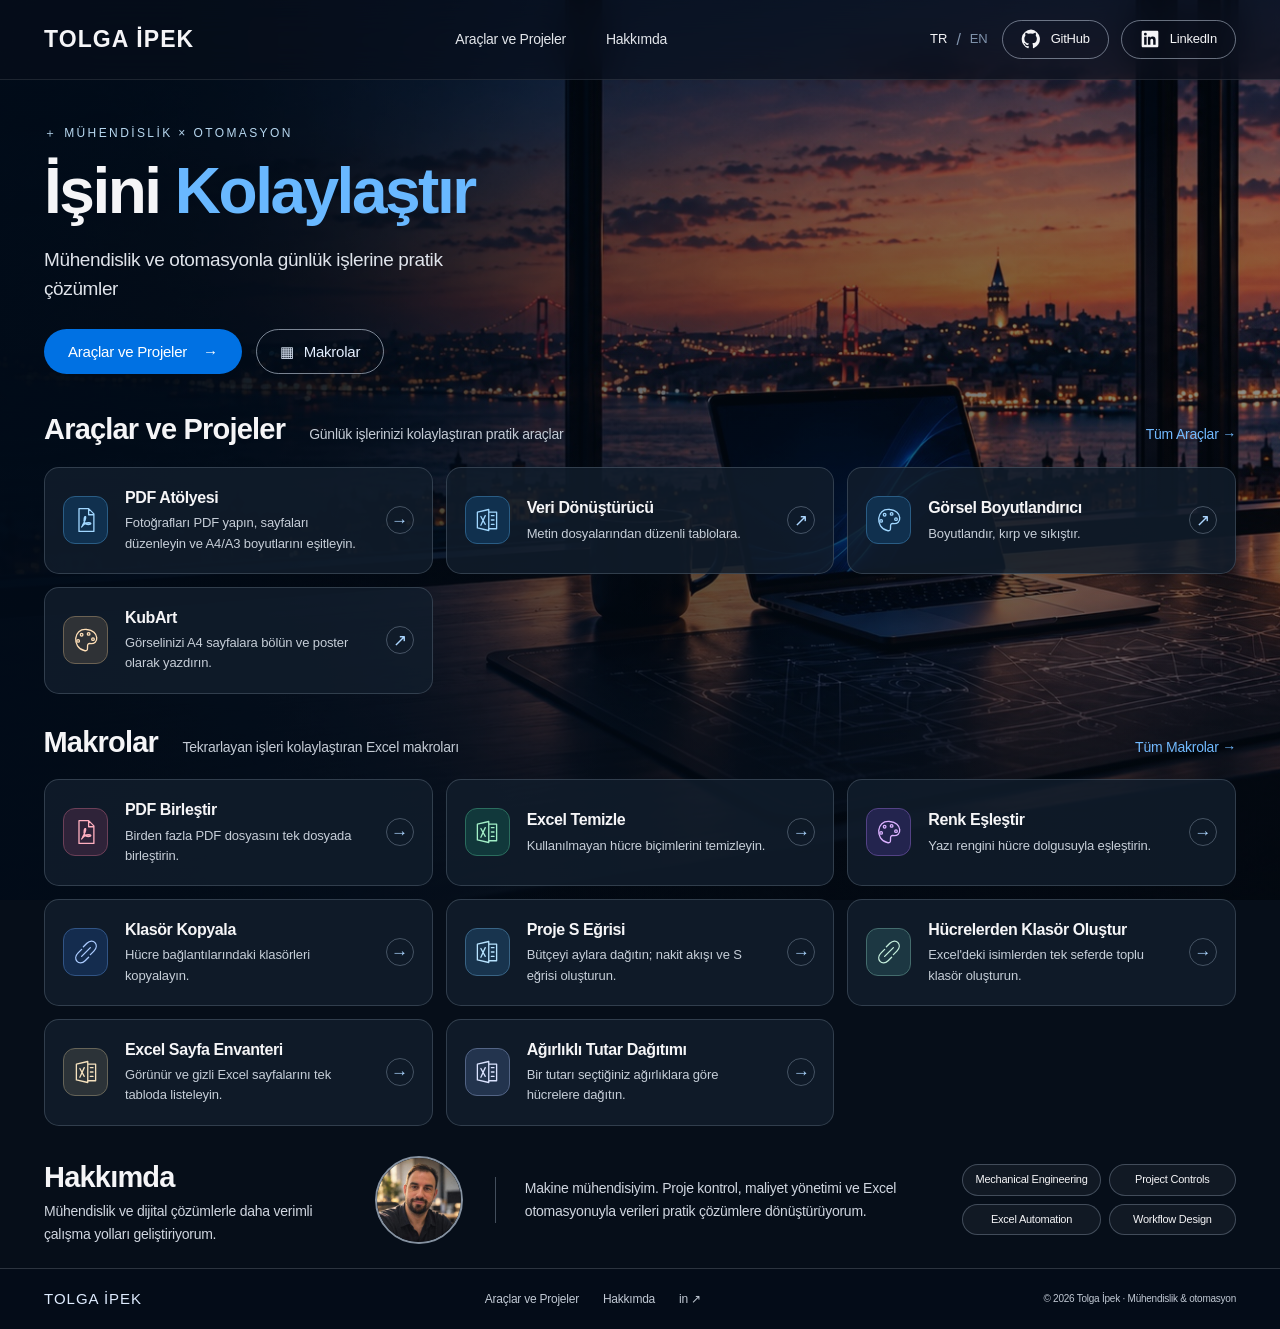
==== commit dcae4a35: "Publish weighted distribution macro card in portfolio" ====
--- a/index.html
+++ b/index.html
@@ -29,13 +29,13 @@
 <header><div class="wrap nav"><a href="#" class="brand">TOLGA İPEK</a><nav aria-label="Ana menü"><a href="#tools" data-tr="Araçlar ve Projeler" data-en="Tools &amp; Projects">Araçlar ve Projeler</a><a href="#about" data-tr="Hakkımda" data-en="About">Hakkımda</a></nav><div class="right"><div class="languages" aria-label="Dil / Language"><button class="active" data-lang="tr" aria-pressed="true">TR</button><span>/</span><button data-lang="en" aria-pressed="false">EN</button></div><a class="github" href="https://github.com/Tipek41" target="_blank" rel="noopener"><svg class="gh"><use href="#github"></use></svg>GitHub</a><a class="github linkedin" href="https://www.linkedin.com/in/tolga-ipek-0982a86b/" target="_blank" rel="noopener" aria-label="LinkedIn profilim"><svg class="gh" viewBox="0 0 24 24" aria-hidden="true"><path d="M20.45 2H3.55C2.69 2 2 2.68 2 3.52v16.96C2 21.32 2.69 22 3.55 22h16.9c.86 0 1.55-.68 1.55-1.52V3.52C22 2.68 21.31 2 20.45 2zM7.93 18.75H4.98V9.2h2.95zM6.45 7.9a1.71 1.71 0 1 1 0-3.42 1.71 1.71 0 0 1 0 3.42zm12.3 10.85H15.8V14.1c0-1.11-.02-2.54-1.55-2.54-1.55 0-1.79 1.21-1.79 2.46v4.73H9.51V9.2h2.83v1.3h.04c.39-.75 1.36-1.55 2.79-1.55 2.99 0 3.58 1.97 3.58 4.53z"/></svg>LinkedIn</a></div></div></header>
 <div class="hero-background"></div><main class="wrap"><section class="hero"><div class="hero-copy"><div class="eyebrow">＋ MÜHENDİSLİK × OTOMASYON</div><h1>İşini <span>Kolaylaştır</span></h1><p data-tr="Mühendislik ve otomasyonla günlük işlerine pratik çözümler" data-en="Engineering, automation and practical digital tools for a more productive day.">Mühendislik ve otomasyonla günlük işlerine pratik çözümler</p><div class="actions"><a class="btn" href="#tools"><span data-tr="Araçlar ve Projeler" data-en="Tools &amp; Projects">Araçlar ve Projeler</span> →</a><a class="btn secondary" href="#macros"><span aria-hidden="true">▦</span><span data-tr="Makrolar" data-en="Macros">Makrolar</span></a></div></div></section>
 <section id="tools" class="section reveal"><div class="section-head"><h2 data-tr="Araçlar ve Projeler" data-en="Tools &amp; Projects">Araçlar ve Projeler</h2><p data-tr="Günlük işlerinizi kolaylaştıran pratik araçlar" data-en="Practical tools for everyday workflows">Günlük işlerinizi kolaylaştıran pratik araçlar</p><a href="#tools"><span data-tr="Tüm Araçlar" data-en="All Tools">Tüm Araçlar</span> →</a></div><div class="tools"><a class="tool" href="pdf-atolyesi.html" rel="noopener"><span class="icon" style="--accent:#139cff"><svg aria-hidden="true"><use href="#pdf"></use></svg></span><div><h3 data-tr="PDF Atölyesi" data-en="PDF Workshop">PDF Atölyesi</h3><p data-tr="Fotoğrafları PDF yapın, sayfaları düzenleyin ve A4/A3 boyutlarını eşitleyin." data-en="Turn photos into PDFs, arrange pages and standardize A4/A3 sizes.">Fotoğrafları PDF yapın, sayfaları düzenleyin ve A4/A3 boyutlarını eşitleyin.</p></div><span class="arrow" aria-hidden="true">→</span></a><a class="tool" href="/veri-donusturucu/" rel="noopener"><span class="icon" style="--accent:#139cff"><svg aria-hidden="true"><use href="#excel"></use></svg></span><div><h3 data-tr="Veri Dönüştürücü" data-en="Data Converter">Veri Dönüştürücü</h3><p data-tr="Metin dosyalarından düzenli tablolara." data-en="From text files to structured tables.">Metin dosyalarından düzenli tablolara.</p></div><span class="arrow" aria-hidden="true">↗</span></a><a class="tool" href="/gorsel-boyutlandirici/" rel="noopener"><span class="icon" style="--accent:#139cff"><svg aria-hidden="true"><use href="#palette"></use></svg></span><div><h3 data-tr="Görsel Boyutlandırıcı" data-en="Image Resizer">Görsel Boyutlandırıcı</h3><p data-tr="Boyutlandır, kırp ve sıkıştır." data-en="Resize, crop and compress images.">Boyutlandır, kırp ve sıkıştır.</p></div><span class="arrow" aria-hidden="true">↗</span></a><a class="tool" href="/kubart/" rel="noopener"><span class="icon" style="--accent:#ffae4b"><svg aria-hidden="true"><use href="#palette"></use></svg></span><div><h3>KubArt</h3><p data-tr="Görselinizi A4 sayfalara bölün ve poster olarak yazdırın." data-en="Split your image into A4 sheets and print a poster.">Görselinizi A4 sayfalara bölün ve poster olarak yazdırın.</p></div><span class="arrow" aria-hidden="true">↗</span></a></div></section>
-<section id="macros" class="section reveal"><div class="section-head"><h2 data-tr="Makrolar" data-en="Macros">Makrolar</h2><p data-tr="Tekrarlayan işleri kolaylaştıran Excel makroları" data-en="Excel macros for repetitive tasks">Tekrarlayan işleri kolaylaştıran Excel makroları</p><a href="https://github.com/Tipek41/portfolio" target="_blank" rel="noopener"><span data-tr="Tüm Makrolar" data-en="All Macros">Tüm Makrolar</span> →</a></div><div class="tools"><a class="tool" href="#macros" data-tool="0"><span class="icon" style="--accent:#ff375e"><svg aria-hidden="true"><use href="#pdf"></use></svg></span><div><h3 data-tr="PDF Birleştir" data-en="Merge PDFs">PDF Birleştir</h3><p data-tr="Birden fazla PDF dosyasını tek dosyada birleştirin." data-en="Combine multiple PDF files into one.">Birden fazla PDF dosyasını tek dosyada birleştirin.</p></div><span class="arrow" aria-hidden="true">→</span></a><a class="tool" href="#macros" data-tool="1"><span class="icon" style="--accent:#16d874"><svg aria-hidden="true"><use href="#excel"></use></svg></span><div><h3 data-tr="Excel Temizle" data-en="Clean Excel">Excel Temizle</h3><p data-tr="Kullanılmayan hücre biçimlerini temizleyin." data-en="Remove formatting from unused cells.">Kullanılmayan hücre biçimlerini temizleyin.</p></div><span class="arrow" aria-hidden="true">→</span></a><a class="tool" href="#macros" data-tool="2"><span class="icon" style="--accent:#a43cff"><svg aria-hidden="true"><use href="#palette"></use></svg></span><div><h3 data-tr="Renk Eşleştir" data-en="Match Font Color">Renk Eşleştir</h3><p data-tr="Yazı rengini hücre dolgusuyla eşleştirin." data-en="Match text color to the cell fill.">Yazı rengini hücre dolgusuyla eşleştirin.</p></div><span class="arrow" aria-hidden="true">→</span></a><a class="tool" href="#macros" data-tool="3"><span class="icon" style="--accent:#2c7cff"><svg aria-hidden="true"><use href="#link"></use></svg></span><div><h3 data-tr="Klasör Kopyala" data-en="Copy Linked Folders">Klasör Kopyala</h3><p data-tr="Hücre bağlantılarındaki klasörleri kopyalayın." data-en="Copy folders linked from Excel cells.">Hücre bağlantılarındaki klasörleri kopyalayın.</p></div><span class="arrow" aria-hidden="true">→</span></a><a class="tool" href="#macros" data-tool="4"><span class="icon" style="--accent:#4ab8ff"><svg aria-hidden="true"><use href="#excel"></use></svg></span><div><h3 data-tr="Proje S Eğrisi" data-en="Project S-Curve">Proje S Eğrisi</h3><p data-tr="Bütçeyi aylara dağıtın; nakit akışı ve S eğrisi oluşturun." data-en="Allocate budgets monthly and chart project cash flow.">Bütçeyi aylara dağıtın; nakit akışı ve S eğrisi oluşturun.</p></div><span class="arrow" aria-hidden="true">→</span></a><a class="tool" href="#macros" data-tool="5"><span class="icon" style="--accent:#6ed4a8"><svg aria-hidden="true"><use href="#link"></use></svg></span><div><h3 data-tr="Hücrelerden Klasör Oluştur" data-en="Create Folders from Cells">Hücrelerden Klasör Oluştur</h3><p data-tr="Excel'deki isimlerden tek seferde toplu klasör oluşturun." data-en="Create folders in bulk from Excel cell values.">Excel'deki isimlerden tek seferde toplu klasör oluşturun.</p></div><span class="arrow" aria-hidden="true">→</span></a><a class="tool" href="#macros" data-tool="6"><span class="icon" style="--accent:#e8b65d"><svg aria-hidden="true"><use href="#excel"></use></svg></span><div><h3 data-tr="Excel Sayfa Envanteri" data-en="Excel Sheet Inventory">Excel Sayfa Envanteri</h3><p data-tr="Görünür ve gizli Excel sayfalarını tek tabloda listeleyin." data-en="List visible and hidden Excel sheets in one table.">Görünür ve gizli Excel sayfalarını tek tabloda listeleyin.</p></div><span class="arrow" aria-hidden="true">→</span></a></div></section>
+<section id="macros" class="section reveal"><div class="section-head"><h2 data-tr="Makrolar" data-en="Macros">Makrolar</h2><p data-tr="Tekrarlayan işleri kolaylaştıran Excel makroları" data-en="Excel macros for repetitive tasks">Tekrarlayan işleri kolaylaştıran Excel makroları</p><a href="https://github.com/Tipek41/portfolio" target="_blank" rel="noopener"><span data-tr="Tüm Makrolar" data-en="All Macros">Tüm Makrolar</span> →</a></div><div class="tools"><a class="tool" href="#macros" data-tool="0"><span class="icon" style="--accent:#ff375e"><svg aria-hidden="true"><use href="#pdf"></use></svg></span><div><h3 data-tr="PDF Birleştir" data-en="Merge PDFs">PDF Birleştir</h3><p data-tr="Birden fazla PDF dosyasını tek dosyada birleştirin." data-en="Combine multiple PDF files into one.">Birden fazla PDF dosyasını tek dosyada birleştirin.</p></div><span class="arrow" aria-hidden="true">→</span></a><a class="tool" href="#macros" data-tool="1"><span class="icon" style="--accent:#16d874"><svg aria-hidden="true"><use href="#excel"></use></svg></span><div><h3 data-tr="Excel Temizle" data-en="Clean Excel">Excel Temizle</h3><p data-tr="Kullanılmayan hücre biçimlerini temizleyin." data-en="Remove formatting from unused cells.">Kullanılmayan hücre biçimlerini temizleyin.</p></div><span class="arrow" aria-hidden="true">→</span></a><a class="tool" href="#macros" data-tool="2"><span class="icon" style="--accent:#a43cff"><svg aria-hidden="true"><use href="#palette"></use></svg></span><div><h3 data-tr="Renk Eşleştir" data-en="Match Font Color">Renk Eşleştir</h3><p data-tr="Yazı rengini hücre dolgusuyla eşleştirin." data-en="Match text color to the cell fill.">Yazı rengini hücre dolgusuyla eşleştirin.</p></div><span class="arrow" aria-hidden="true">→</span></a><a class="tool" href="#macros" data-tool="3"><span class="icon" style="--accent:#2c7cff"><svg aria-hidden="true"><use href="#link"></use></svg></span><div><h3 data-tr="Klasör Kopyala" data-en="Copy Linked Folders">Klasör Kopyala</h3><p data-tr="Hücre bağlantılarındaki klasörleri kopyalayın." data-en="Copy folders linked from Excel cells.">Hücre bağlantılarındaki klasörleri kopyalayın.</p></div><span class="arrow" aria-hidden="true">→</span></a><a class="tool" href="#macros" data-tool="4"><span class="icon" style="--accent:#4ab8ff"><svg aria-hidden="true"><use href="#excel"></use></svg></span><div><h3 data-tr="Proje S Eğrisi" data-en="Project S-Curve">Proje S Eğrisi</h3><p data-tr="Bütçeyi aylara dağıtın; nakit akışı ve S eğrisi oluşturun." data-en="Allocate budgets monthly and chart project cash flow.">Bütçeyi aylara dağıtın; nakit akışı ve S eğrisi oluşturun.</p></div><span class="arrow" aria-hidden="true">→</span></a><a class="tool" href="#macros" data-tool="5"><span class="icon" style="--accent:#6ed4a8"><svg aria-hidden="true"><use href="#link"></use></svg></span><div><h3 data-tr="Hücrelerden Klasör Oluştur" data-en="Create Folders from Cells">Hücrelerden Klasör Oluştur</h3><p data-tr="Excel'deki isimlerden tek seferde toplu klasör oluşturun." data-en="Create folders in bulk from Excel cell values.">Excel'deki isimlerden tek seferde toplu klasör oluşturun.</p></div><span class="arrow" aria-hidden="true">→</span></a><a class="tool" href="#macros" data-tool="6"><span class="icon" style="--accent:#e8b65d"><svg aria-hidden="true"><use href="#excel"></use></svg></span><div><h3 data-tr="Excel Sayfa Envanteri" data-en="Excel Sheet Inventory">Excel Sayfa Envanteri</h3><p data-tr="Görünür ve gizli Excel sayfalarını tek tabloda listeleyin." data-en="List visible and hidden Excel sheets in one table.">Görünür ve gizli Excel sayfalarını tek tabloda listeleyin.</p></div><span class="arrow" aria-hidden="true">→</span></a><a class="tool" href="#macros" data-tool="7"><span class="icon" style="--accent:#a5b8ff"><svg aria-hidden="true"><use href="#excel"></use></svg></span><div><h3 data-tr="Ağırlıklı Tutar Dağıtımı" data-en="Weighted Amount Distribution">Ağırlıklı Tutar Dağıtımı</h3><p data-tr="Bir tutarı seçtiğiniz ağırlıklara göre hücrelere dağıtın." data-en="Allocate an amount across cells using selected weights.">Bir tutarı seçtiğiniz ağırlıklara göre hücrelere dağıtın.</p></div><span class="arrow" aria-hidden="true">→</span></a></div></section>
 
 <section id="about" class="about reveal"><div><h2 data-tr="Hakkımda" data-en="About Me">Hakkımda</h2><p data-tr="Mühendislik ve dijital çözümlerle daha verimli çalışma yolları geliştiriyorum." data-en="Building more productive workflows through engineering and digital solutions.">Mühendislik ve dijital çözümlerle daha verimli çalışma yolları geliştiriyorum.</p></div><img class="portrait" src="[data-uri]" alt="Tolga İpek — GitHub profil fotoğrafı" width="88" height="88"><p class="bio" data-tr="Makine mühendisiyim. Proje kontrol, maliyet yönetimi ve Excel otomasyonuyla verileri pratik çözümlere dönüştürüyorum." data-en="I’m a mechanical engineer. I turn data into practical solutions through project controls, cost management and Excel automation.">Makine mühendisiyim. Proje kontrol, maliyet yönetimi ve Excel otomasyonuyla verileri pratik çözümlere dönüştürüyorum.</p><div class="skills"><span>Mechanical Engineering</span><span>Project Controls</span><span>Excel Automation</span><span>Workflow Design</span></div></section></main>
 <footer><div class="wrap"><strong>TOLGA İPEK</strong><div class="links"><a href="#tools" data-tr="Araçlar ve Projeler" data-en="Tools &amp; Projects">Araçlar ve Projeler</a><a href="#about" data-tr="Hakkımda" data-en="About">Hakkımda</a><a href="https://www.linkedin.com/in/tolga-ipek-0982a86b/" target="_blank" rel="noopener" aria-label="LinkedIn">in ↗</a></div><small>© <span id="year">2026</span> Tolga İpek · <span data-tr="Mühendislik &amp; otomasyon" data-en="Engineering &amp; automation">Mühendislik &amp; otomasyon</span></small></div></footer>
 <dialog id="tool-dialog" aria-labelledby="dialog-title"><button class="close" type="button" aria-label="Kapat / Close">×</button><div id="dialog-icon"></div><h2 id="dialog-title"></h2><p id="dialog-desc"></p><p class="requirement" id="dialog-req"></p><ol class="steps"><li data-tr="Makroyu indirin veya kodunu kopyalayın." data-en="Download the macro or copy its code.">Makroyu indirin veya kodunu kopyalayın.</li><li data-tr="Excel'de Alt + F11 → Ekle → Modül ile içe aktarın." data-en="In Excel, use Alt + F11 → Insert → Module.">Excel'de Alt + F11 → Ekle → Modül ile içe aktarın.</li><li data-tr="Alt + F8 ile makroyu seçip çalıştırın." data-en="Select and run the macro with Alt + F8.">Alt + F8 ile makroyu seçip çalıştırın.</li></ol><div class="actions"><button id="download" class="btn" data-tr="Makroyu İndir ↓" data-en="Download Macro ↓">Makroyu İndir ↓</button><button id="copy" class="btn secondary" data-tr="Kodu Kopyala" data-en="Copy Code">Kodu Kopyala</button></div><span class="status" role="status" aria-live="polite"></span></dialog>
 <script>
-const toolData=[{"name":{"tr":"PDF Birleştir","en":"Merge PDFs"},"short":{"tr":"Birden fazla PDF dosyasını tek dosyada birleştirin.","en":"Combine multiple PDF files into one."},"detail":{"tr":"Klasör seçin; PDF dosyaları ada göre sıralanıp tek PDF olarak kaydedilsin.","en":"Choose a folder, sort PDFs by name and save them as one file."},"req":{"tr":"Windows Excel ve Adobe Acrobat masaüstü gerekir.","en":"Requires Excel for Windows and Adobe Acrobat desktop."},"file":"pdf-merge.bas","icon":"pdf","color":"#ff375e"},{"name":{"tr":"Excel Temizle","en":"Clean Excel"},"short":{"tr":"Kullanılmayan hücre biçimlerini temizleyin.","en":"Remove formatting from unused cells."},"detail":{"tr":"Veri dışındaki biçimleri kaldırır; değerleri ve formülleri korur. Aktif sayfada çalışır.","en":"Clears formatting outside the data while preserving values and formulas. Runs on the active sheet."},"req":{"tr":"Excel masaüstü gerekir. Önce çalışma dosyanızın bir kopyasını alın.","en":"Requires desktop Excel. Make a copy of your workbook first."},"file":"clear-unused-formatting.bas","icon":"excel","color":"#16d874"},{"name":{"tr":"Renk Eşleştir","en":"Match Font Color"},"short":{"tr":"Yazı rengini hücre dolgusuyla eşleştirin.","en":"Match text color to the cell fill."},"detail":{"tr":"Seçili hücrelerde yazı rengini dolgu rengiyle eşleştirir. RestoreOriginalFontColors ile özgün renkler geri yüklenebilir.","en":"Matches text color to the fill in selected cells. RestoreOriginalFontColors restores original colors."},"req":{"tr":"Excel masaüstü gerekir. Yalnızca görsel olarak gizler; güvenlik sağlamaz.","en":"Requires desktop Excel. Visually hides text; does not provide security."},"file":"hide-text-matching-fill.bas","icon":"palette","color":"#a43cff"},{"name":{"tr":"Klasör Kopyala","en":"Copy Linked Folders"},"short":{"tr":"Hücre bağlantılarındaki klasörleri kopyalayın.","en":"Copy folders linked from Excel cells."},"detail":{"tr":"Bağlantılı hücreleri ve hedef klasörü seçin. Klasörler tüm dosya ve alt klasörleriyle kopyalanır. Aynı isim varsa _2, _3 eklenir.","en":"Select linked cells and a destination. Folders are copied with all files and subfolders. Existing names receive _2, _3 suffixes."},"req":{"tr":"Windows Excel ve kaynak klasörlere erişim gerekir.","en":"Requires Excel for Windows and access to source folders."},"file":"copy-linked-folders.bas","icon":"link","color":"#2c7cff"},{"name":{"tr":"Proje S Eğrisi","en":"Project S-Curve"},"short":{"tr":"Bütçeyi aylara dağıtın; nakit akışı ve S eğrisi oluşturun.","en":"Allocate budgets monthly and chart project cash flow."},"detail":{"tr":"Excel'de CreateSCurveTemplate makrosunu çalıştırın. Proje tutarını, dönemleri ve eğri parametrelerini girin; aylık ve kümülatif harcamalar ile grafik otomatik oluşur.","en":"Run CreateSCurveTemplate in Excel. Enter budget, periods and curve parameters to calculate monthly and cumulative spend with a chart."},"req":{"tr":"Masaüstü Excel gerekir. Şablon en fazla 120 dönemi destekler; a ve b varsayılanı sıfırdır.","en":"Requires desktop Excel. Template supports up to 120 periods; a and b default to zero."},"file":"s-curve-planner.bas","icon":"excel","color":"#4ab8ff"},{"name":{"tr":"Hücrelerden Klasör Oluştur","en":"Create Folders from Cells"},"short":{"tr":"Excel'deki isimlerden tek seferde toplu klasör oluşturun.","en":"Create folders in bulk from Excel cell values."},"detail":{"tr":"İsimlerin bulunduğu hücreleri seçin, hedef klasörü pencereden belirleyin ve onaylayın. Geçersiz karakterler temizlenir; mevcut klasörler korunur. İşlem sonunda sonuç özeti gösterilir. Çalıştırılacak makro: CreateFoldersFromSelectedCells.","en":"Select name cells, choose a destination folder, and confirm. Invalid characters are sanitized, existing folders stay untouched, and a result summary is shown. Run CreateFoldersFromSelectedCells."},"req":{"tr":"Windows masaüstü Excel ve hedef klasöre yazma izni gerekir. Her hücre bir klasör oluşturur; alt klasör açılmaz.","en":"Requires Excel for Windows and write access to the destination. One folder per cell; no nested folders."},"file":"create-folders-from-cells.bas","icon":"link","color":"#6ed4a8"},{"name":{"tr":"Excel Sayfa Envanteri","en":"Excel Sheet Inventory"},"short":{"tr":"Görünür ve gizli Excel sayfalarını tek tabloda listeleyin.","en":"List visible and hidden Excel sheets in one table."},"detail":{"tr":"ListWorksheetsByVisibility makrosunu çalıştırın ve başlangıç hücresini seçin. Sayfalar Visible, Hidden ve Very Hidden olarak gruplanır; görünür sayfalar için tıklanabilir bağlantılar oluşturulur. İşlemden önce hedef alanın üzerine yazılacağı bildirilir.","en":"Run ListWorksheetsByVisibility and select an output cell. Sheets are grouped by Visible, Hidden and Very Hidden, with links to visible sheets. The macro confirms before overwriting output cells."},"req":{"tr":"Masaüstü Excel gerekir. Çalışma kitabındaki sayfaların gizlilik durumunu değiştirmez.","en":"Requires desktop Excel. Does not change any sheet visibility."},"file":"worksheet-inventory.bas","icon":"excel","color":"#e8b65d"}];const macroBytes={"pdf-merge.bas":"[base64]/[base64]","clear-unused-formatting.bas":"[base64]/[base64]","hide-text-matching-fill.bas":"[base64]","copy-linked-folders.bas":"[base64]","s-curve-planner.bas":"[base64]","create-folders-from-cells.bas":"[base64]/[base64]/[base64]","worksheet-inventory.bas":"[base64]"};let language='tr',activeTool=0;const dialog=document.querySelector('dialog');
+const toolData=[{"name":{"tr":"PDF Birleştir","en":"Merge PDFs"},"short":{"tr":"Birden fazla PDF dosyasını tek dosyada birleştirin.","en":"Combine multiple PDF files into one."},"detail":{"tr":"Klasör seçin; PDF dosyaları ada göre sıralanıp tek PDF olarak kaydedilsin.","en":"Choose a folder, sort PDFs by name and save them as one file."},"req":{"tr":"Windows Excel ve Adobe Acrobat masaüstü gerekir.","en":"Requires Excel for Windows and Adobe Acrobat desktop."},"file":"pdf-merge.bas","icon":"pdf","color":"#ff375e"},{"name":{"tr":"Excel Temizle","en":"Clean Excel"},"short":{"tr":"Kullanılmayan hücre biçimlerini temizleyin.","en":"Remove formatting from unused cells."},"detail":{"tr":"Veri dışındaki biçimleri kaldırır; değerleri ve formülleri korur. Aktif sayfada çalışır.","en":"Clears formatting outside the data while preserving values and formulas. Runs on the active sheet."},"req":{"tr":"Excel masaüstü gerekir. Önce çalışma dosyanızın bir kopyasını alın.","en":"Requires desktop Excel. Make a copy of your workbook first."},"file":"clear-unused-formatting.bas","icon":"excel","color":"#16d874"},{"name":{"tr":"Renk Eşleştir","en":"Match Font Color"},"short":{"tr":"Yazı rengini hücre dolgusuyla eşleştirin.","en":"Match text color to the cell fill."},"detail":{"tr":"Seçili hücrelerde yazı rengini dolgu rengiyle eşleştirir. RestoreOriginalFontColors ile özgün renkler geri yüklenebilir.","en":"Matches text color to the fill in selected cells. RestoreOriginalFontColors restores original colors."},"req":{"tr":"Excel masaüstü gerekir. Yalnızca görsel olarak gizler; güvenlik sağlamaz.","en":"Requires desktop Excel. Visually hides text; does not provide security."},"file":"hide-text-matching-fill.bas","icon":"palette","color":"#a43cff"},{"name":{"tr":"Klasör Kopyala","en":"Copy Linked Folders"},"short":{"tr":"Hücre bağlantılarındaki klasörleri kopyalayın.","en":"Copy folders linked from Excel cells."},"detail":{"tr":"Bağlantılı hücreleri ve hedef klasörü seçin. Klasörler tüm dosya ve alt klasörleriyle kopyalanır. Aynı isim varsa _2, _3 eklenir.","en":"Select linked cells and a destination. Folders are copied with all files and subfolders. Existing names receive _2, _3 suffixes."},"req":{"tr":"Windows Excel ve kaynak klasörlere erişim gerekir.","en":"Requires Excel for Windows and access to source folders."},"file":"copy-linked-folders.bas","icon":"link","color":"#2c7cff"},{"name":{"tr":"Proje S Eğrisi","en":"Project S-Curve"},"short":{"tr":"Bütçeyi aylara dağıtın; nakit akışı ve S eğrisi oluşturun.","en":"Allocate budgets monthly and chart project cash flow."},"detail":{"tr":"Excel'de CreateSCurveTemplate makrosunu çalıştırın. Proje tutarını, dönemleri ve eğri parametrelerini girin; aylık ve kümülatif harcamalar ile grafik otomatik oluşur.","en":"Run CreateSCurveTemplate in Excel. Enter budget, periods and curve parameters to calculate monthly and cumulative spend with a chart."},"req":{"tr":"Masaüstü Excel gerekir. Şablon en fazla 120 dönemi destekler; a ve b varsayılanı sıfırdır.","en":"Requires desktop Excel. Template supports up to 120 periods; a and b default to zero."},"file":"s-curve-planner.bas","icon":"excel","color":"#4ab8ff"},{"name":{"tr":"Hücrelerden Klasör Oluştur","en":"Create Folders from Cells"},"short":{"tr":"Excel'deki isimlerden tek seferde toplu klasör oluşturun.","en":"Create folders in bulk from Excel cell values."},"detail":{"tr":"İsimlerin bulunduğu hücreleri seçin, hedef klasörü pencereden belirleyin ve onaylayın. Geçersiz karakterler temizlenir; mevcut klasörler korunur. İşlem sonunda sonuç özeti gösterilir. Çalıştırılacak makro: CreateFoldersFromSelectedCells.","en":"Select name cells, choose a destination folder, and confirm. Invalid characters are sanitized, existing folders stay untouched, and a result summary is shown. Run CreateFoldersFromSelectedCells."},"req":{"tr":"Windows masaüstü Excel ve hedef klasöre yazma izni gerekir. Her hücre bir klasör oluşturur; alt klasör açılmaz.","en":"Requires Excel for Windows and write access to the destination. One folder per cell; no nested folders."},"file":"create-folders-from-cells.bas","icon":"link","color":"#6ed4a8"},{"name":{"tr":"Excel Sayfa Envanteri","en":"Excel Sheet Inventory"},"short":{"tr":"Görünür ve gizli Excel sayfalarını tek tabloda listeleyin.","en":"List visible and hidden Excel sheets in one table."},"detail":{"tr":"ListWorksheetsByVisibility makrosunu çalıştırın ve başlangıç hücresini seçin. Sayfalar Visible, Hidden ve Very Hidden olarak gruplanır; görünür sayfalar için tıklanabilir bağlantılar oluşturulur. İşlemden önce hedef alanın üzerine yazılacağı bildirilir.","en":"Run ListWorksheetsByVisibility and select an output cell. Sheets are grouped by Visible, Hidden and Very Hidden, with links to visible sheets. The macro confirms before overwriting output cells."},"req":{"tr":"Masaüstü Excel gerekir. Çalışma kitabındaki sayfaların gizlilik durumunu değiştirmez.","en":"Requires desktop Excel. Does not change any sheet visibility."},"file":"worksheet-inventory.bas","icon":"excel","color":"#e8b65d"},{"name":{"tr":"Ağırlıklı Tutar Dağıtımı","en":"Weighted Amount Distribution"},"short":{"tr":"Bir tutarı seçtiğiniz ağırlıklara göre hücrelere dağıtın.","en":"Allocate an amount across cells using selected weights."},"detail":{"tr":"Kaynak tutarı, tek satırlık ağırlıkları ve hedef başlangıç hücresini seçin. Tutar iki ondalıkla oransal dağıtılır; yuvarlama farkı son pozitif ağırlığa eklenir. Mevcut sayılar ve formüller korunarak paylar formül olarak eklenir. Çalıştırılacak makro: DistributeValueByWeights.","en":"Select an amount, a row of weights and a destination cell. Shares are rounded to two decimals; any rounding difference goes to the final positive weight. Shares are added as formulas to existing numbers or formulas. Run DistributeValueByWeights."},"req":{"tr":"Masaüstü Excel gerekir. Negatif ağırlıklar desteklenmez. Hedef aralık kaynak veya ağırlık aralığıyla çakışamaz.","en":"Requires desktop Excel. Negative weights are not supported. Destination must not overlap the source or weights."},"file":"weighted-distribution.bas","icon":"excel","color":"#a5b8ff"}];const macroBytes={"pdf-merge.bas":"[base64]/[base64]","clear-unused-formatting.bas":"[base64]/[base64]","hide-text-matching-fill.bas":"[base64]","copy-linked-folders.bas":"[base64]","s-curve-planner.bas":"[base64]","create-folders-from-cells.bas":"[base64]/[base64]/[base64]","worksheet-inventory.bas":"[base64]","weighted-distribution.bas":"[base64]"};let language='tr',activeTool=0;const dialog=document.querySelector('dialog');
 function icon(t){return `<span class="icon" style="--accent:${t.color}"><svg aria-hidden="true"><use href="#${t.icon}"/></svg></span>`}
 function localize(){document.documentElement.lang=language;document.querySelectorAll('[data-tr]').forEach(e=>e.textContent=e.dataset[language]);document.querySelectorAll('[data-lang]').forEach(e=>{e.classList.toggle('active',e.dataset.lang===language);e.setAttribute('aria-pressed',String(e.dataset.lang===language))});if(dialog.open)fillDialog()}
 document.querySelectorAll('[data-lang]').forEach(e=>e.addEventListener('click',()=>{language=e.dataset.lang;localize()}));
